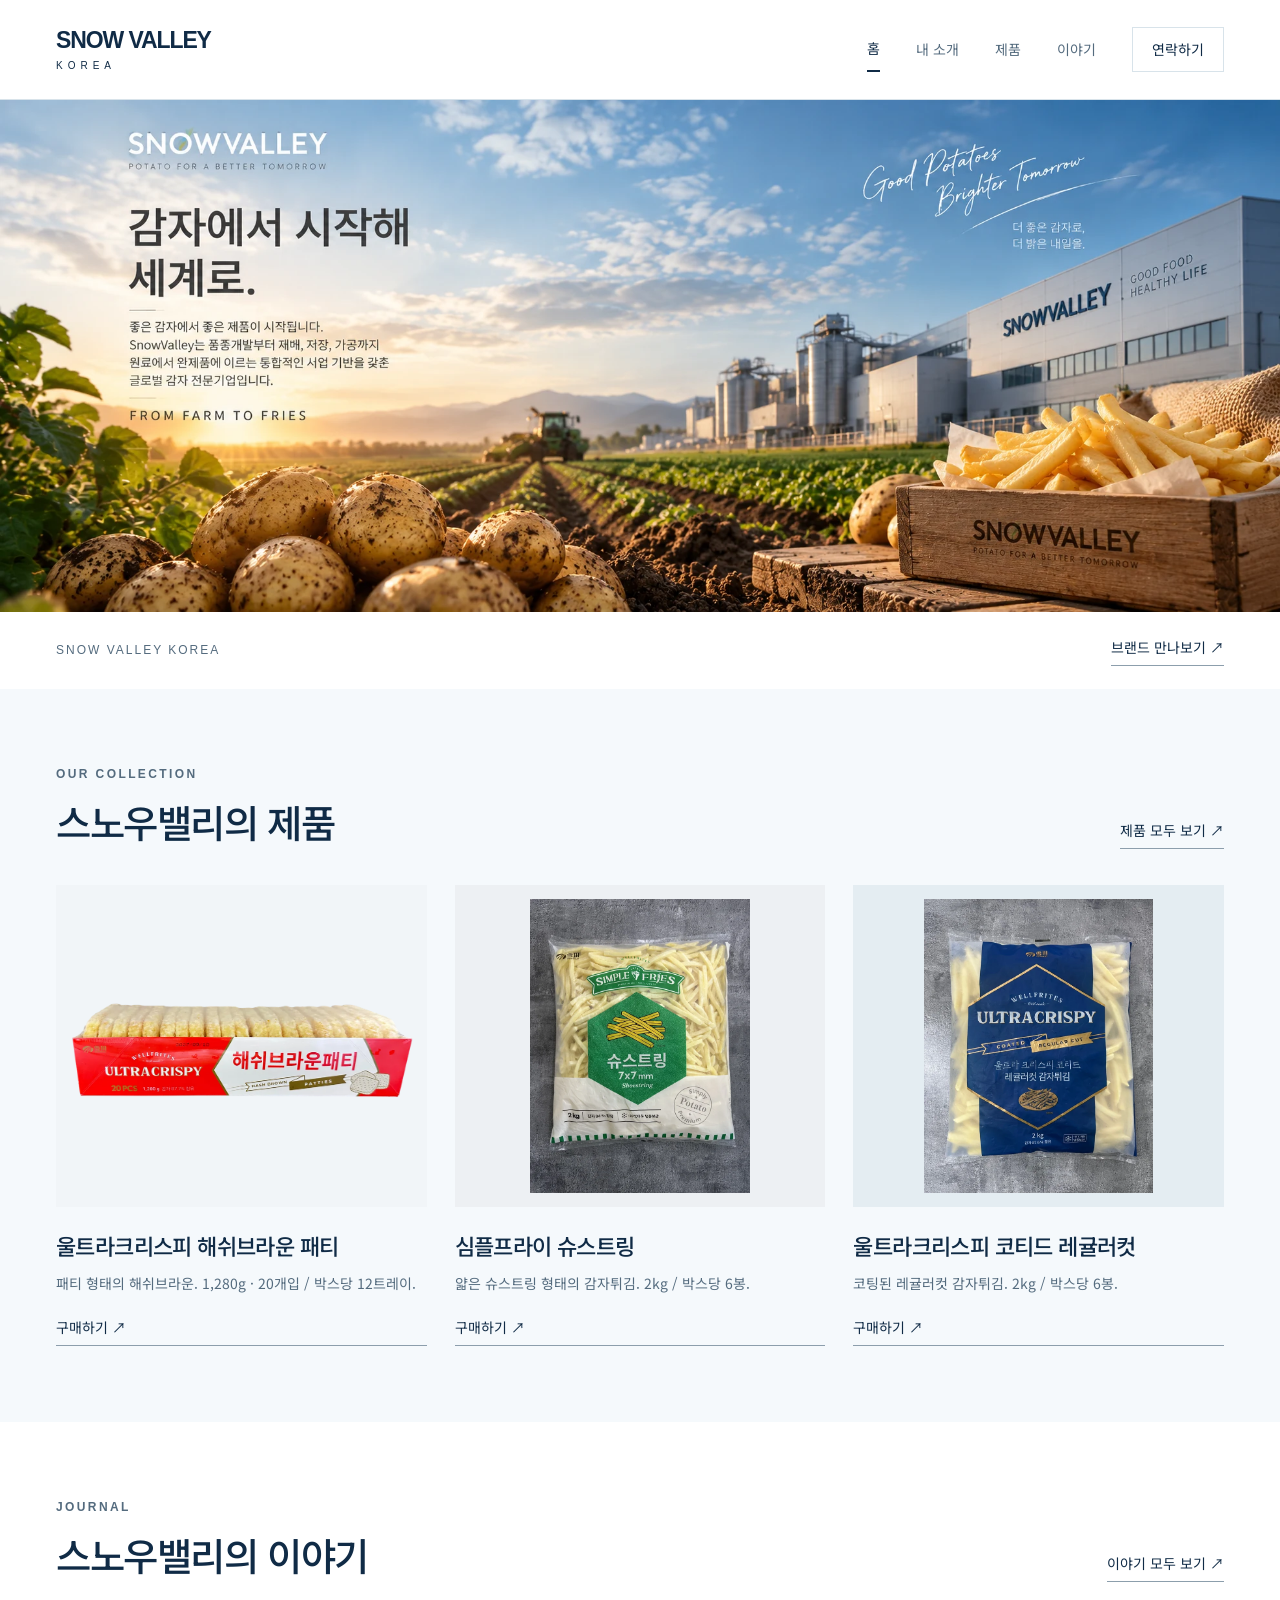
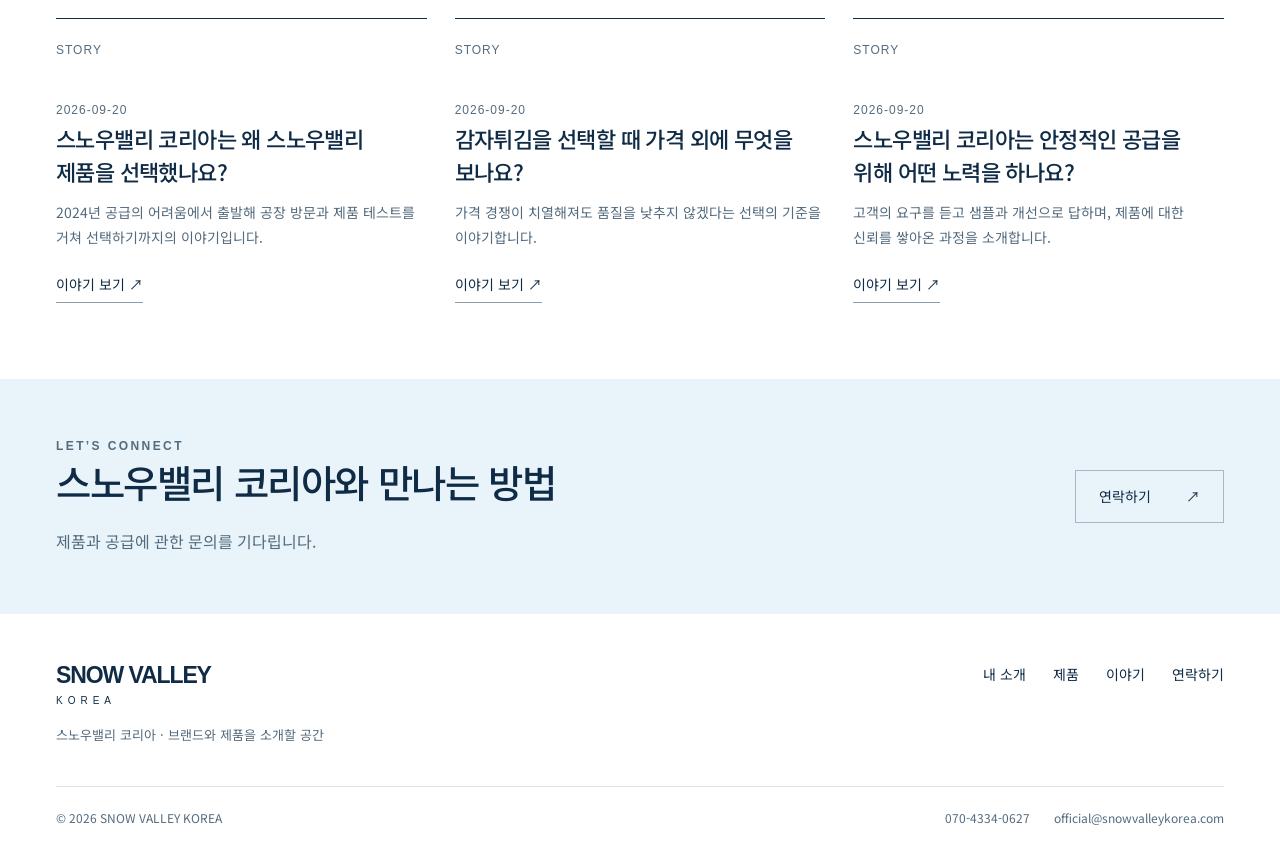
==== index.html @ 8a5757ab "Add official phone and email contact buttons and shared footer links" ====
<!doctype html>
<html lang="ko">
<head>
  <meta charset="utf-8">
  <meta name="viewport" content="width=device-width, initial-scale=1">
  <title>홈 | 스노우밸리 코리아</title>
  <meta name="description" content="스노우밸리 코리아의 브랜드와 제품, 이야기를 만나는 공간입니다.">
  <meta name="theme-color" content="#102b46">
  <link rel="icon" href="assets/favicon.svg" type="image/svg+xml">
  <link rel="stylesheet" href="assets/styles.css">
  <script src="assets/site.js" defer></script>
</head>
<body data-page="home">
  <a href="#main" class="skip">본문 바로가기</a>
  <header class="header" data-header></header>
  <noscript><div class="noscript wrap">제품, 이야기, 메뉴를 보려면 JavaScript를 켜주세요. <a href="index.html">홈</a> · <a href="about.html">내 소개</a> · <a href="products.html">제품</a> · <a href="story/">이야기</a> · <a href="contact.html">연락하기</a></div></noscript>
  <main id="main"><section class="intro-hero" aria-labelledby="intro-title"><img class="intro-photo" src="assets/intro.webp" width="1983" height="793" fetchpriority="high" alt="스노우밸리 브랜드 인트로. 감자밭과 감자, 감자튀김, SNOWVALLEY 건물이 담긴 이미지. 감자에서 시작해 세계로. 좋은 감자에서 좋은 제품이 시작됩니다."><div class="intro-mobile-copy wrap"><p class="eyebrow">SNOW VALLEY KOREA</p><h1 id="intro-title">감자에서 시작해<br>세계로.</h1><p>좋은 감자에서 좋은 제품이 시작됩니다.</p></div><div class="intro-bar wrap"><span>SNOW VALLEY KOREA</span><a class="text-link" href="about.html">브랜드 만나보기 ↗</a></div></section><section class="section soft"><div class="wrap"><div class="section-head"><div><p class="eyebrow">OUR COLLECTION</p><h2>스노우밸리의 제품</h2></div><a class="text-link" href="products.html">제품 모두 보기 ↗</a></div><div class="grid" data-products aria-live="polite"><p>제품 정보를 불러오는 중입니다.</p></div></div></section><section class="section wrap"><div class="section-head"><div><p class="eyebrow">JOURNAL</p><h2>스노우밸리의 이야기</h2></div><a class="text-link" href="story/">이야기 모두 보기 ↗</a></div><div class="grid" data-stories aria-live="polite"><p>이야기를 불러오는 중입니다.</p></div></section><section class="cta"><div class="wrap cta-inner"><div><p class="eyebrow">LET’S CONNECT</p><h2>스노우밸리 코리아와 만나는 방법</h2><p>제품과 공급에 관한 문의를 기다립니다.</p></div><a class="button light" href="contact.html">연락하기 <span aria-hidden="true">↗</span></a></div></section></main>
  <footer class="footer" data-footer></footer>
</body>
</html>
---- assets/styles.css ----
@import url('https://fonts.googleapis.com/css2?family=Noto+Sans+KR:wght@400;500;600;700;800&display=swap');
:root{--ink:#102b46;--muted:#546b7e;--ice:#e9f4fa;--line:#d8e3ea;--blue:#174b76;--white:#fff;--max:1280px}*{box-sizing:border-box}html{scroll-behavior:smooth}body{margin:0;color:var(--ink);background:var(--white);font-family:'Noto Sans KR',sans-serif;font-size:16px;line-height:1.8;word-break:keep-all}a{color:inherit;text-decoration:none}button{font:inherit}a,button{-webkit-tap-highlight-color:transparent}a:focus-visible,button:focus-visible{outline:3px solid #377fa5;outline-offset:5px}::selection{background:#b5d7eb}img{max-width:100%;display:block}.wrap{width:min(var(--max),calc(100% - 112px));margin:auto}.skip{position:fixed;top:-80px;left:16px;background:var(--ink);color:#fff;padding:10px 18px;z-index:100}.skip:focus{top:10px}.header{height:100px;border-bottom:1px solid var(--line);background:#fff;position:relative;z-index:10}.header-inner{height:100%;display:flex;align-items:center;justify-content:space-between;gap:30px}.brand{display:inline-flex;flex-direction:column;line-height:1.15;white-space:nowrap}.brand strong{font-family:Arial,sans-serif;font-size:23px;font-weight:800;letter-spacing:-1.1px}.brand span{font-family:Arial,sans-serif;letter-spacing:5px;font-size:10px;margin-top:7px}.nav{display:flex;gap:36px;align-items:center}.nav a{font-size:14px;color:var(--muted);padding:9px 0}.nav a[aria-current=page]{color:var(--ink);border-bottom:2px solid var(--ink)}.nav a:last-child{border:1px solid var(--line);padding:9px 19px;color:var(--ink)}.menu-toggle{display:none;border:1px solid var(--line);background:#fff;padding:7px 14px;color:var(--ink)}.eyebrow{font:600 12px/1.5 Arial,sans-serif;letter-spacing:2.4px;text-transform:uppercase;margin:0 0 24px;color:var(--muted)}h1,h2,h3,p{margin-top:0}h1{font-size:clamp(38px,4.5vw,66px);line-height:1.3;letter-spacing:-2.5px;font-weight:500;margin-bottom:28px}h2{font-size:clamp(28px,3vw,40px);letter-spacing:-1.4px;font-weight:500;line-height:1.4;margin-bottom:18px}h3{font-weight:500;letter-spacing:-.6px;font-size:22px;line-height:1.5}p{color:var(--muted)}.hero{padding:70px 0 56px}.hero-grid{display:grid;grid-template-columns:1fr 1fr;gap:64px;align-items:center}.hero-copy{padding:26px 0}.hero-copy .intro{max-width:430px;margin-bottom:32px}.button{display:inline-flex;align-items:center;justify-content:space-between;gap:35px;padding:13px 23px;border:1px solid var(--ink);background:var(--ink);color:#fff;font-size:14px;transition:background .2s,transform .2s}.button:hover{background:var(--blue);transform:translateY(-2px)}.button.light{background:transparent;color:var(--ink);border-color:#a5b7c6}.button.light:hover{background:#fff}.hero-media{background:var(--ice);min-height:460px;position:relative;display:flex;flex-direction:column;justify-content:center;align-items:center;overflow:hidden;border-radius:2px}.hero-media:before,.hero-media:after{content:'';position:absolute;width:540px;height:540px;border:1px solid #c4dce9;border-radius:50%;right:-140px;top:-230px}.hero-media:after{width:700px;height:700px;right:-220px;top:-310px}.hero-monogram{font-family:Arial,sans-serif;font-size:112px;letter-spacing:-9px;line-height:1;color:#86afc6;font-weight:400;z-index:1}.hero-media .media-word{font-family:Arial,sans-serif;letter-spacing:4px;font-size:11px;color:#4e7890;margin-top:21px;z-index:1}.media-caption{position:absolute;bottom:22px;left:25px;right:25px;display:flex;justify-content:space-between;color:#536f82;font-size:12px;gap:12px}.hero-bottom{display:flex;justify-content:space-between;margin-top:38px;border-top:1px solid var(--line);padding-top:18px;font-size:12px;color:var(--muted)}.section{padding:76px 0}.section.soft{background:#f5f9fc}.section-head{display:flex;justify-content:space-between;align-items:flex-end;gap:25px;margin-bottom:36px}.section-head h2{margin-bottom:0}.section-head .eyebrow{margin-bottom:12px}.text-link{font-size:14px;border-bottom:1px solid #8c9eac;padding-bottom:5px;white-space:nowrap}.grid{display:grid;grid-template-columns:repeat(3,minmax(0,1fr));gap:28px}.product-visual{aspect-ratio:1.15;display:flex;align-items:center;justify-content:center;background:#eaf2f7;position:relative;margin-bottom:22px;overflow:hidden}.product-card:nth-child(2) .product-visual{background:#edf0f3}.product-card:nth-child(3) .product-visual{background:#e4edf2}.product-visual .placeholder-number{font:400 66px Arial,sans-serif;letter-spacing:-3px;color:#afc2d1}.product-visual .placeholder-label{position:absolute;bottom:18px;font-size:12px;color:#5c7384;letter-spacing:1px}.product-visual img{width:100%;height:100%;object-fit:cover}.tag{font-size:12px;display:inline-block;border:1px solid #b9cbd8;color:#4d6578;padding:2px 9px;line-height:1.6;margin-bottom:12px}.product-card h3{margin-bottom:9px}.product-card p{font-size:14px;line-height:1.85;margin-bottom:18px}.inactive{font-size:14px;color:#667c8e;display:inline-block;border-top:1px solid var(--line);padding-top:12px;width:100%}.story-card{border-top:1px solid var(--ink);padding-top:24px}.story-card .category{font:12px Arial,sans-serif;letter-spacing:1px;color:var(--muted);margin-bottom:36px}.story-card h3{margin-bottom:12px}.story-card p{font-size:14px}.story-card a{display:inline-block;margin-top:8px}.cta{background:var(--ice);padding:58px 0}.cta-inner{display:flex;justify-content:space-between;align-items:center;gap:30px}.cta p{margin:0}.footer{padding:48px 0 24px}.footer-top{display:flex;justify-content:space-between;gap:32px;padding-bottom:40px}.footer-description{font-size:13px;margin:16px 0 0}.footer-links{display:flex;gap:27px;font-size:14px}.footer-bottom{border-top:1px solid var(--line);padding-top:20px;display:flex;justify-content:space-between;gap:16px;font-size:12px;color:var(--muted)}.page-intro{padding:72px 0 50px}.page-intro h1{font-size:clamp(36px,4vw,56px);margin-bottom:20px}.page-intro p:last-child{max-width:650px;margin-bottom:0}.page-rule{border-bottom:1px solid var(--line)}.about-feature{display:grid;grid-template-columns:.8fr 1.2fr;gap:80px;align-items:center}.about-feature .hero-media{min-height:370px}.prose{max-width:710px}.prose p{line-height:2}.statement{font-size:clamp(25px,3vw,38px);line-height:1.7;color:var(--ink);letter-spacing:-1px}.value{border-top:1px solid var(--line);padding-top:22px}.value .number{font:12px Arial,sans-serif;color:var(--muted);display:block;margin-bottom:24px}.value p{font-size:14px}.notice{border-left:2px solid #8bafc4;padding:4px 0 4px 20px;color:var(--muted);font-size:14px;margin-top:42px}.contact-list{border-top:1px solid var(--ink)}.contact-row{display:grid;grid-template-columns:80px 1fr 1fr;gap:24px;align-items:center;padding:32px 0;border-bottom:1px solid var(--line)}.contact-row h2{font-size:25px;margin:0}.contact-row p{margin:0;font-size:14px}.contact-row .tag{margin:0;justify-self:end}.contact-name{display:flex;flex-direction:column;gap:4px}.contact-name small{font-size:12px;color:var(--muted);letter-spacing:1px}.contact-row>a{justify-self:end}.article{max-width:710px;margin:auto;padding:65px 0 90px}.article h1{font-size:40px}.article p{line-height:2}.article .back{margin-top:40px;display:inline-block}.error-note{padding:28px;border:1px solid var(--line);color:var(--muted)}[hidden]{display:none!important}.noscript{padding:16px;background:var(--ice)}
@media(min-width:1500px){.hero{padding-top:85px}.hero-media{min-height:520px}}
@media(max-width:900px){.wrap{width:calc(100% - 56px)}.nav{gap:20px}.hero-grid{gap:32px}.hero-media{min-height:390px}.hero-monogram{font-size:90px}.grid{gap:20px}.about-feature{gap:36px}.footer-links{gap:16px}.hero-copy h1{font-size:42px}}
@media(max-width:680px){.wrap{width:calc(100% - 40px)}.header{height:80px}.brand strong{font-size:20px}.menu-toggle{display:block;font-size:14px}.nav{display:none;position:absolute;top:79px;left:0;right:0;background:#fff;flex-direction:column;align-items:stretch;padding:20px;box-shadow:0 10px 15px #102b4610;gap:5px;border-bottom:1px solid var(--line)}.nav.is-open{display:flex}.nav a{padding:12px 10px}.nav a[aria-current=page]{border-bottom:0;background:var(--ice)}.nav a:last-child{padding:12px 10px}.hero{padding:30px 0}.hero-grid{grid-template-columns:1fr;gap:28px}.hero-copy{padding:16px 0 0}.hero-copy h1{font-size:42px;letter-spacing:-2px}.hero-copy .intro{margin-bottom:24px}.eyebrow{margin-bottom:20px}.hero-media{min-height:330px}.hero-bottom{margin-top:25px;font-size:11px;gap:15px}.section{padding:52px 0}.section-head{gap:15px;margin-bottom:28px}.section-head h2{font-size:28px}.text-link{font-size:13px}.grid{grid-template-columns:1fr;gap:38px}.product-visual{aspect-ratio:1.3}.product-card h3{font-size:21px}.story-card .category{margin-bottom:23px}.cta{padding:42px 0}.cta-inner{align-items:flex-start;flex-direction:column;gap:24px}.cta h2{font-size:27px}.footer-top{flex-direction:column;gap:26px}.footer-links{flex-wrap:wrap;gap:12px 22px}.footer-bottom{flex-direction:column;gap:6px}.page-intro{padding:48px 0 34px}.page-intro h1{font-size:38px;letter-spacing:-1.5px}.about-feature{grid-template-columns:1fr;gap:32px}.about-feature .hero-media{min-height:300px}.contact-row{grid-template-columns:35px 1fr auto;gap:12px;padding:27px 0}.contact-row h2{font-size:21px}.contact-row p{font-size:12px}.contact-row .tag{font-size:11px}.article{padding:42px 0 60px}.article h1{font-size:32px}.statement{font-size:27px}}
@media(prefers-reduced-motion:reduce){html{scroll-behavior:auto}*{transition:none!important}}

/* Supplied brand intro: preserve the complete artwork at every width. */
.intro-hero{background:#fff}.intro-photo{width:100%;height:auto;display:block}.intro-mobile-copy{position:absolute;width:1px;height:1px;padding:0;margin:-1px;overflow:hidden;clip-path:inset(50%);white-space:nowrap}.intro-bar{display:flex;justify-content:space-between;align-items:center;gap:20px;padding-top:23px;padding-bottom:23px}.intro-bar>span{font:12px Arial,sans-serif;letter-spacing:2px;color:var(--muted)}
@media(max-width:680px){.intro-mobile-copy{position:static;width:calc(100% - 40px);height:auto;margin:0 auto;padding:32px 0 12px;overflow:visible;clip-path:none;white-space:normal}.intro-mobile-copy .eyebrow{font-size:11px;margin-bottom:15px}.intro-mobile-copy h1{font-size:36px;letter-spacing:-1.5px;margin-bottom:18px}.intro-mobile-copy p:last-child{font-size:15px;margin:0}.intro-bar{padding-top:20px;padding-bottom:26px}.intro-bar>span{font-size:10px;letter-spacing:1px}}

.product-visual img{object-fit:contain;padding:14px}.product-visual{background:#f1f5f8}.product-card .product-price{font-weight:600;color:var(--ink);margin-top:16px}.product-card{display:flex;flex-direction:column}.product-card .inactive{margin-top:auto}.product-visual{flex-shrink:0}

.footer-contacts{display:flex;flex-wrap:wrap;gap:12px 24px}.footer-contacts a{overflow-wrap:anywhere}.contact-button{font-size:16px;min-height:60px;white-space:normal;overflow-wrap:anywhere;text-align:center;max-width:100%}@media(max-width:680px){.contact-button{width:100%;font-size:14px;padding:20px 12px}.footer-contacts{flex-direction:column;gap:8px}}
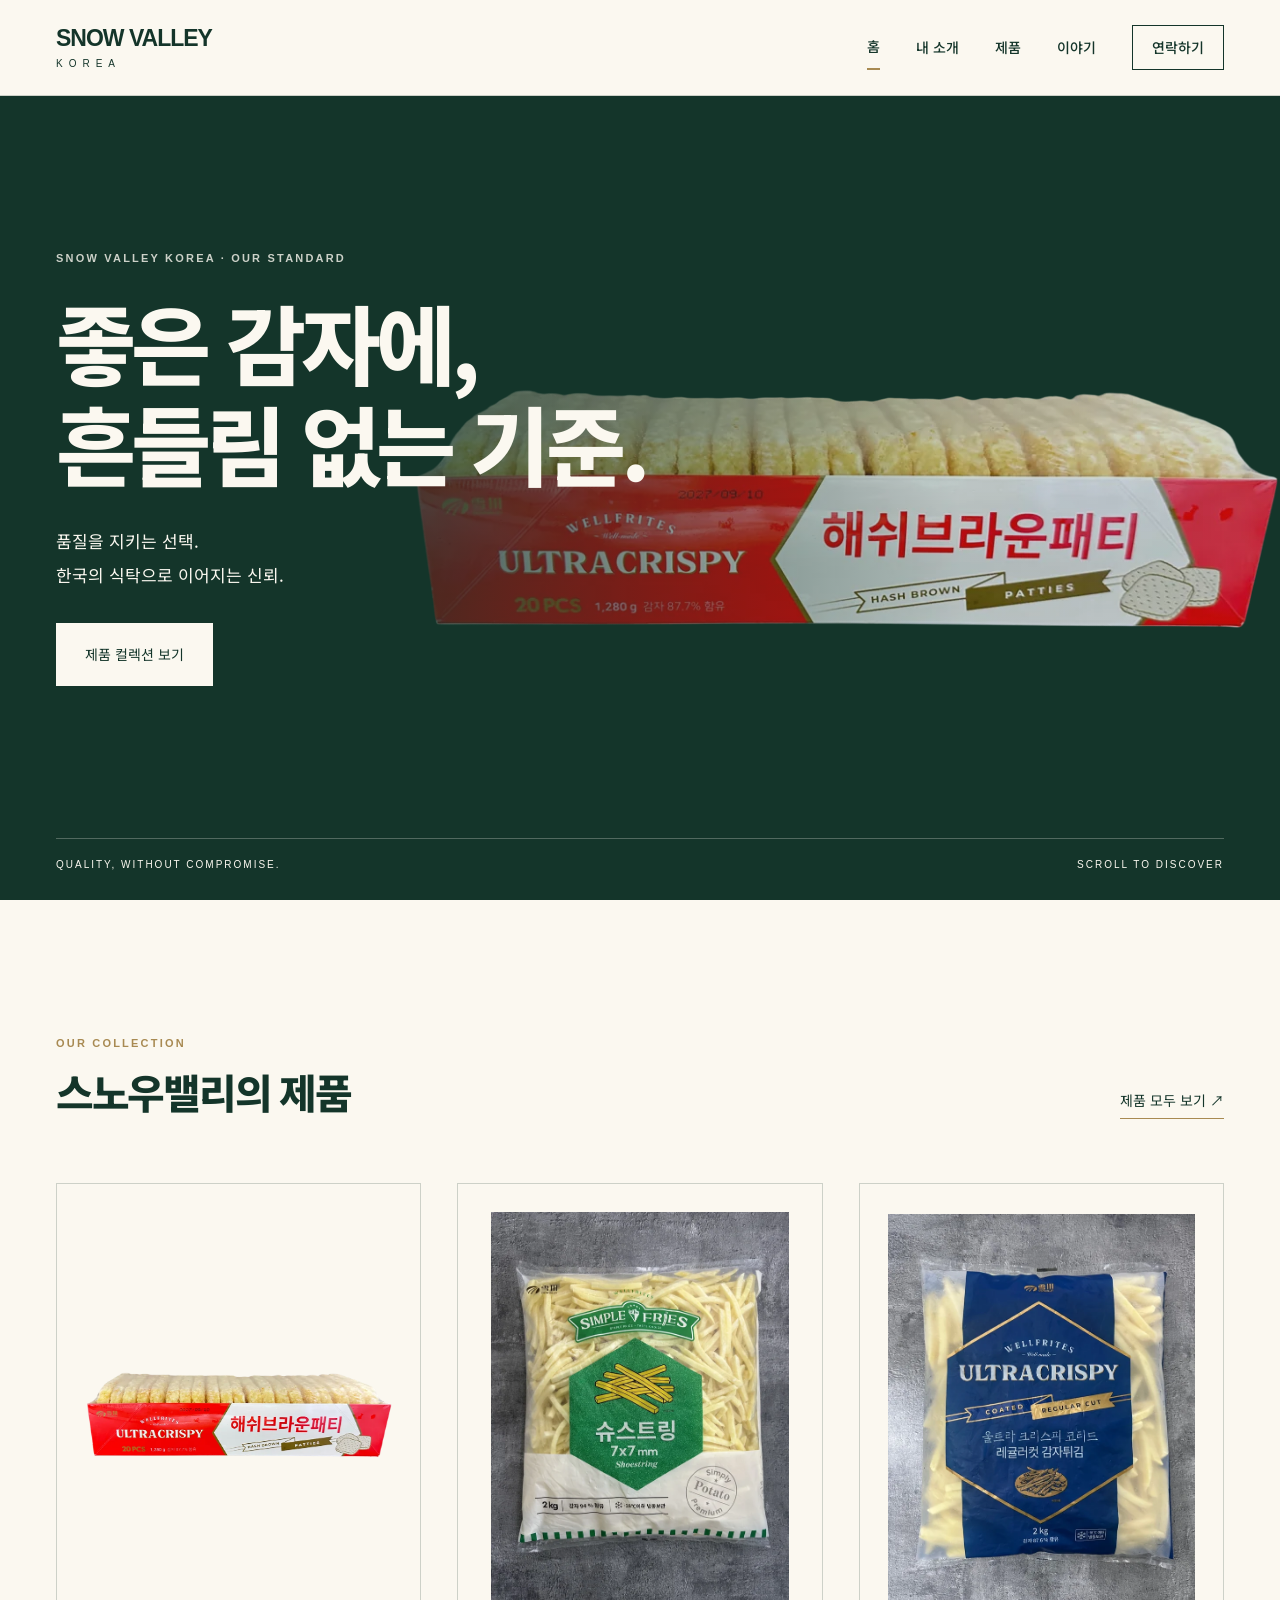
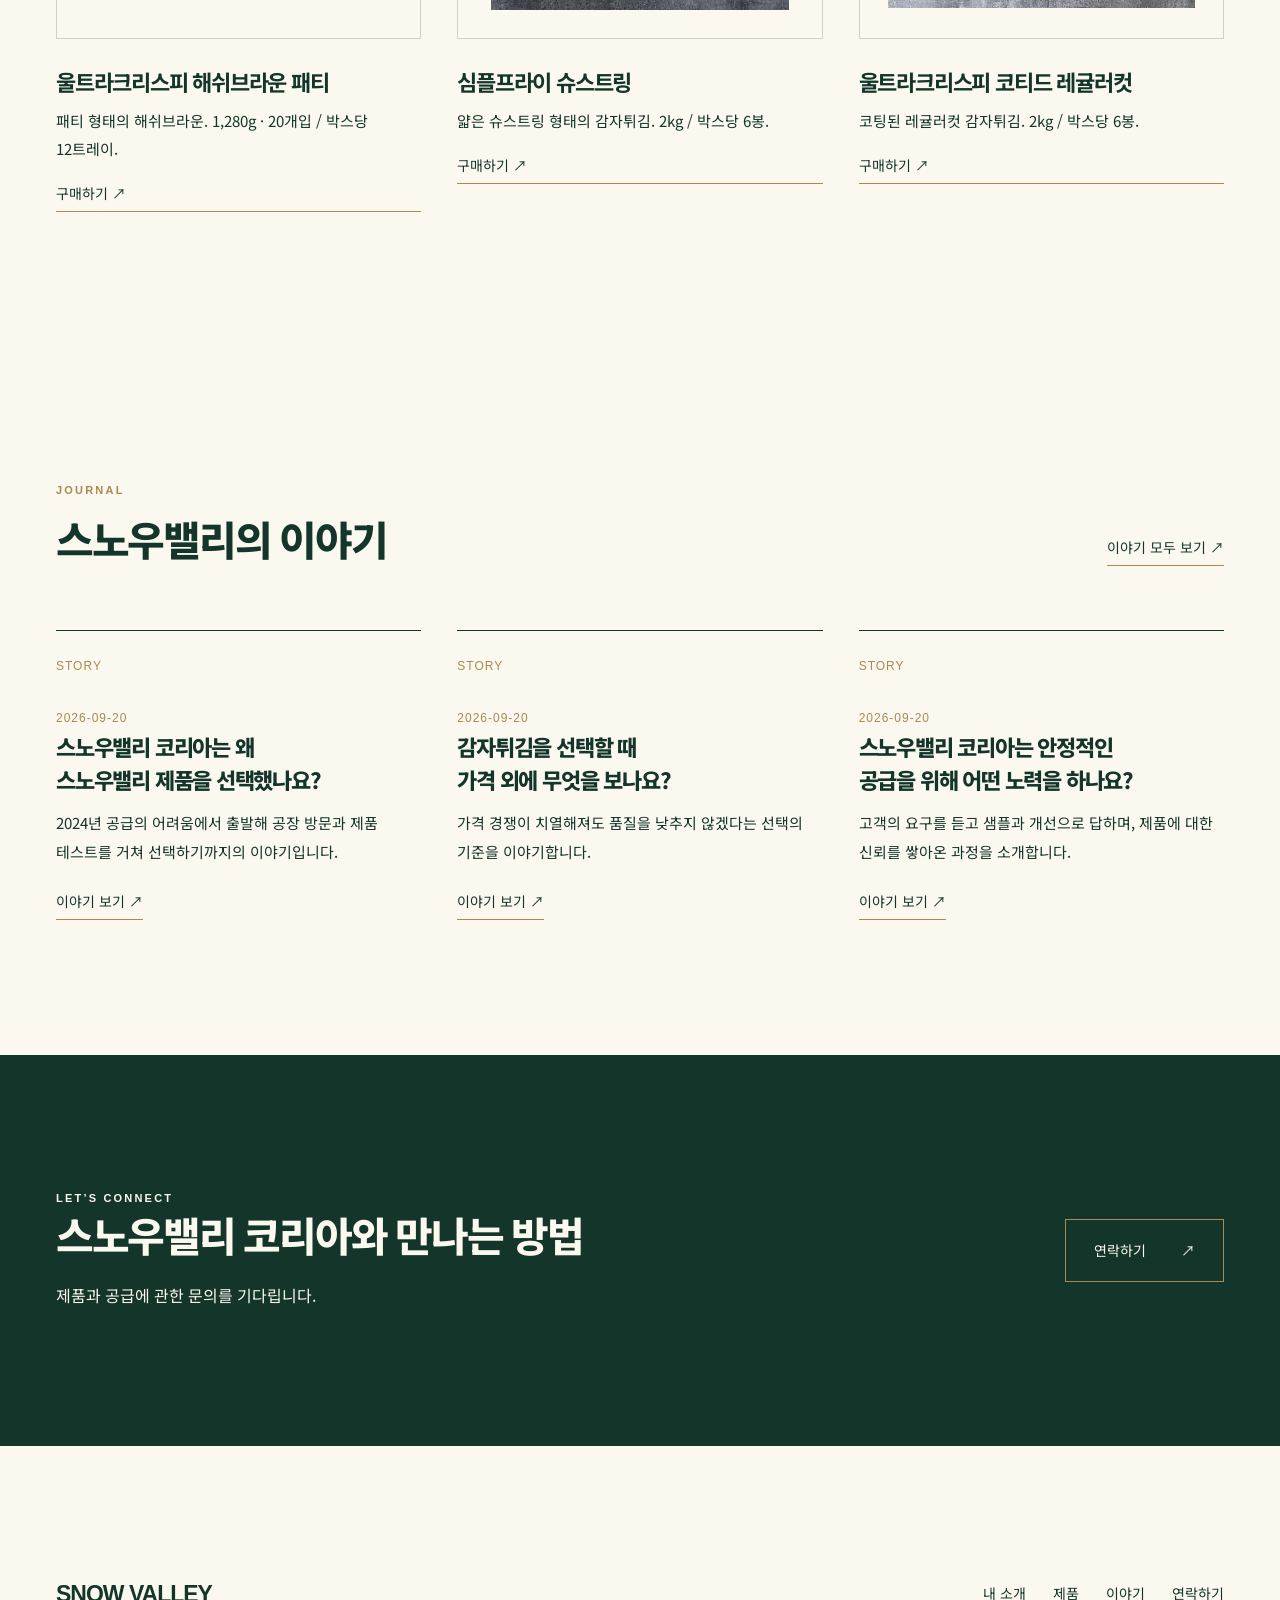
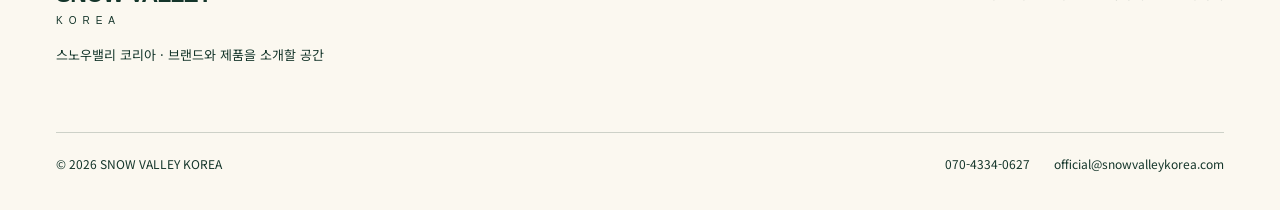
==== commit ee3269b6: "Redesign public site with ivory, forest green, and quiet luxury typography" ====
--- a/index.html
+++ b/index.html
@@ -5,16 +5,17 @@
   <meta name="viewport" content="width=device-width, initial-scale=1">
   <title>홈 | 스노우밸리 코리아</title>
   <meta name="description" content="스노우밸리 코리아의 브랜드와 제품, 이야기를 만나는 공간입니다.">
-  <meta name="theme-color" content="#102b46">
+  <meta name="theme-color" content="#14352A">
   <link rel="icon" href="assets/favicon.svg" type="image/svg+xml">
   <link rel="stylesheet" href="assets/styles.css">
   <script src="assets/site.js" defer></script>
+<link rel="stylesheet" href="assets/luxury.css">
 </head>
 <body data-page="home">
   <a href="#main" class="skip">본문 바로가기</a>
   <header class="header" data-header></header>
   <noscript><div class="noscript wrap">제품, 이야기, 메뉴를 보려면 JavaScript를 켜주세요. <a href="index.html">홈</a> · <a href="about.html">내 소개</a> · <a href="products.html">제품</a> · <a href="story/">이야기</a> · <a href="contact.html">연락하기</a></div></noscript>
-  <main id="main"><section class="intro-hero" aria-labelledby="intro-title"><img class="intro-photo" src="assets/intro.webp" width="1983" height="793" fetchpriority="high" alt="스노우밸리 브랜드 인트로. 감자밭과 감자, 감자튀김, SNOWVALLEY 건물이 담긴 이미지. 감자에서 시작해 세계로. 좋은 감자에서 좋은 제품이 시작됩니다."><div class="intro-mobile-copy wrap"><p class="eyebrow">SNOW VALLEY KOREA</p><h1 id="intro-title">감자에서 시작해<br>세계로.</h1><p>좋은 감자에서 좋은 제품이 시작됩니다.</p></div><div class="intro-bar wrap"><span>SNOW VALLEY KOREA</span><a class="text-link" href="about.html">브랜드 만나보기 ↗</a></div></section><section class="section soft"><div class="wrap"><div class="section-head"><div><p class="eyebrow">OUR COLLECTION</p><h2>스노우밸리의 제품</h2></div><a class="text-link" href="products.html">제품 모두 보기 ↗</a></div><div class="grid" data-products aria-live="polite"><p>제품 정보를 불러오는 중입니다.</p></div></div></section><section class="section wrap"><div class="section-head"><div><p class="eyebrow">JOURNAL</p><h2>스노우밸리의 이야기</h2></div><a class="text-link" href="story/">이야기 모두 보기 ↗</a></div><div class="grid" data-stories aria-live="polite"><p>이야기를 불러오는 중입니다.</p></div></section><section class="cta"><div class="wrap cta-inner"><div><p class="eyebrow">LET’S CONNECT</p><h2>스노우밸리 코리아와 만나는 방법</h2><p>제품과 공급에 관한 문의를 기다립니다.</p></div><a class="button light" href="contact.html">연락하기 <span aria-hidden="true">↗</span></a></div></section></main>
+  <main id="main"><section class="luxury-hero" aria-labelledby="intro-title"><img class="luxury-hero-photo" src="assets/products/hashbrown-patties.webp" alt="스노우밸리 울트라크리스피 해쉬브라운 패티" fetchpriority="high"><div class="luxury-scrim"></div><div class="wrap luxury-hero-copy"><p class="eyebrow">SNOW VALLEY KOREA · OUR STANDARD</p><h1 id="intro-title">좋은 감자에,<br>흔들림 없는 기준.</h1><p>품질을 지키는 선택.<br>한국의 식탁으로 이어지는 신뢰.</p><a class="button" href="products.html">제품 컬렉션 보기</a></div><div class="luxury-hero-bottom wrap"><span>QUALITY, WITHOUT COMPROMISE.</span><span>SCROLL TO DISCOVER</span></div></section><section class="section soft"><div class="wrap"><div class="section-head"><div><p class="eyebrow">OUR COLLECTION</p><h2>스노우밸리의 제품</h2></div><a class="text-link" href="products.html">제품 모두 보기 ↗</a></div><div class="grid" data-products aria-live="polite"><p>제품 정보를 불러오는 중입니다.</p></div></div></section><section class="section wrap"><div class="section-head"><div><p class="eyebrow">JOURNAL</p><h2>스노우밸리의 이야기</h2></div><a class="text-link" href="story/">이야기 모두 보기 ↗</a></div><div class="grid" data-stories aria-live="polite"><p>이야기를 불러오는 중입니다.</p></div></section><section class="cta"><div class="wrap cta-inner"><div><p class="eyebrow">LET’S CONNECT</p><h2>스노우밸리 코리아와 만나는 방법</h2><p>제품과 공급에 관한 문의를 기다립니다.</p></div><a class="button light" href="contact.html">연락하기 <span aria-hidden="true">↗</span></a></div></section></main>
   <footer class="footer" data-footer></footer>
 </body>
 </html>
--- a/assets/luxury.css
+++ b/assets/luxury.css
@@ -0,0 +1,9 @@
+/* Snow Valley — ivory / forest / muted gold. Photograph colours remain authentic. */
+:root{--ink:#14352A;--muted:#14352A;--ice:#FBF8F0;--line:#14352A33;--blue:#A88A52;--white:#FBF8F0;--gold:#A88A52;--max:1320px}
+html{scroll-behavior:auto}body{background:var(--white);color:var(--ink);font-weight:400}p{max-width:40em;max-width:40ic;color:var(--ink);line-height:1.95}h1,h2,h3{font-weight:800;letter-spacing:-.055em;text-wrap:balance}h1{line-height:1.16}h2{font-size:clamp(26px,3.2vw,42px);line-height:1.35}h3{font-size:22px;line-height:1.5}a:focus-visible,button:focus-visible{outline-color:var(--gold)}::selection{background:var(--gold);color:var(--white)}.header{height:96px;background:var(--white);border-bottom:1px solid var(--line)}.brand strong{font-weight:800;letter-spacing:-1px}.brand span{letter-spacing:6px}.nav a{color:var(--ink);font-weight:500}.nav a:last-child{border-color:var(--ink)}.nav a[aria-current=page]{border-color:var(--gold)}.menu-toggle{background:var(--white);border-color:var(--ink)}.eyebrow{color:var(--gold);font-size:11px;letter-spacing:.2em}.button,.button.light{border:1px solid var(--ink);background:var(--ink);color:var(--white);border-radius:0;padding:18px 28px;min-height:58px;transition:none}.button:hover,.button.light:hover{transform:none;background:var(--ink);color:var(--white)}.text-link{border-color:var(--gold);white-space:normal}.section,.story-section,.story-quote,.promise-section,.cta{padding-top:15svh;padding-bottom:15svh}.section.soft{background:var(--white)}.section-head{margin-bottom:64px}.grid{gap:64px 36px}.product-visual,.product-card:nth-child(n) .product-visual{background:transparent;border:1px solid var(--line);aspect-ratio:4/5;margin-bottom:26px}.product-visual img{object-fit:contain;padding:28px}.product-card h3{font-weight:700}.product-card p,.story-card p{font-size:15px}.product-visual .placeholder-number,.product-visual .placeholder-label{color:var(--ink)}.tag{border-color:var(--gold);color:var(--ink)}.inactive{color:var(--ink);opacity:.65}.product-card,.story-card,.blog-wrap .card{transition:transform .25s ease}.story-card{padding-top:28px}.story-card .category{color:var(--gold);margin-bottom:28px}.cta{background:var(--ink);color:var(--white)}.cta p,.cta h2{color:var(--white)}.cta .button{border-color:var(--gold);background:transparent;color:var(--white)}.footer{background:var(--white);padding-top:15svh;padding-bottom:36px}.footer-top{padding-bottom:64px}.footer-bottom{color:var(--ink)}.page-intro{padding-top:15svh;padding-bottom:15svh}.page-intro h1{font-size:clamp(42px,6vw,82px);font-weight:800}.page-intro p:last-child{max-width:36ic}.notice{border-color:var(--gold)}.founder-hero{padding-top:15svh;padding-bottom:15svh}.founder-hero h1{font-weight:800;line-height:1.25}.portrait-placeholder{background:transparent;border:1px solid var(--line)}.portrait-placeholder>span{color:var(--gold)}.story-prose{max-width:40ic}.story-label h2{font-weight:800}.story-quote{background:var(--ink);color:var(--white)}.story-quote p{color:var(--white);margin-left:auto;margin-right:auto}.story-quote blockquote{font-size:clamp(26px,3.5vw,46px);font-weight:700}.promise-copy p{margin-left:auto;margin-right:auto}.journey-list time{color:var(--gold)}.promise-line{max-width:32ic}.contact-row{grid-template-columns:50px .6fr 1.4fr;padding:44px 0}.contact-button{font-size:16px;overflow-wrap:anywhere;white-space:normal}.blog-wrap{padding-top:15svh;padding-bottom:15svh}.blog-hero{padding:0 0 64px}.blog-hero h1{font-size:clamp(42px,6vw,72px)}.blog-wrap .body{max-width:40ic}.blog-wrap .body p{max-width:40ic}.blog-wrap .notice{background:transparent;border:1px solid var(--line);padding:22px}.post-head h1{font-weight:800;line-height:1.3}.blog-wrap .card a:hover{background:transparent;transform:none}.blog-wrap .card{padding:16px 0}.blog-wrap .tag{border-radius:0}.blog-wrap .faq{margin-top:15svh}.hero-media{background:var(--white);border:1px solid var(--line)}.hero-media:before,.hero-media:after{display:none}.hero-monogram,.media-word,.media-caption{color:var(--gold)!important}.skip{background:var(--ink);color:var(--white)}
+.luxury-hero{min-height:calc(100svh - 96px);position:relative;isolation:isolate;background:var(--ink);color:var(--white);display:flex;align-items:center;overflow:hidden}.luxury-hero-photo{position:absolute;width:75%;height:100%;right:-8%;top:0;object-fit:contain;object-position:center;z-index:-3}.luxury-scrim{position:absolute;inset:0;background:linear-gradient(90deg,#14352Af5 0%,#14352Acc 30%,#14352A33 75%),linear-gradient(0deg,#14352A99,transparent 35%);z-index:-2}.luxury-hero-copy{padding-top:80px;padding-bottom:140px}.luxury-hero h1{font-size:clamp(52px,6.8vw,100px);max-width:12ic;font-weight:800;line-height:1.16;margin-bottom:32px}.luxury-hero-copy>p:not(.eyebrow){color:var(--white);font-size:17px;margin-bottom:32px}.luxury-hero .eyebrow{color:var(--white);opacity:.8}.luxury-hero .button{background:var(--white);color:var(--ink);border-color:var(--white)}.luxury-hero-bottom{position:absolute;bottom:30px;left:0;right:0;display:flex;justify-content:space-between;border-top:1px solid #FBF8F044;padding-top:20px;font:10px Arial,sans-serif;letter-spacing:2px}
+@media(hover:hover) and (prefers-reduced-motion:no-preference){.product-card:hover,.story-card:hover,.blog-wrap .card:hover{transform:translateY(-6px)}}
+@media(max-width:900px){.grid{gap:48px 24px}.luxury-hero-photo{width:95%;right:-20%}.contact-row{grid-template-columns:36px 1fr}.contact-row>a{grid-column:2;width:100%}.founder-hero{gap:40px}}
+@media(max-width:680px){.header{height:80px}.wrap{width:calc(100% - 40px)}.nav{top:79px;background:var(--white);box-shadow:none}.nav a[aria-current=page]{background:var(--ink);color:var(--white)}.luxury-hero{min-height:calc(100svh - 80px)}.luxury-hero-copy{padding:68px 0 250px}.luxury-hero h1{font-size:46px;letter-spacing:-2.5px;max-width:10ic}.luxury-hero-copy>p:not(.eyebrow){font-size:15px}.luxury-hero .eyebrow{font-size:9px}.luxury-hero-photo{width:130%;height:65%;right:-26%;top:35%;object-fit:contain}.luxury-scrim{background:linear-gradient(180deg,#14352A 0%,#14352Aee 30%,#14352A22 75%,#14352A88)}.luxury-hero-bottom{bottom:24px;font-size:8px;letter-spacing:1px}.luxury-hero-bottom span:last-child{display:none}.section-head{align-items:flex-start;flex-direction:column;gap:24px;margin-bottom:40px}.section-head h2{font-size:32px}.grid{gap:64px}.product-visual{aspect-ratio:4/5}.product-visual img{padding:22px}.section,.story-section,.story-quote,.promise-section,.cta,.page-intro,.founder-hero{padding-top:15svh;padding-bottom:15svh}.page-intro h1{font-size:44px}.founder-hero h1{font-size:38px}.story-prose p{font-size:16px}.story-quote blockquote{font-size:28px}.contact-row{grid-template-columns:24px 1fr;gap:16px}.contact-row>a{grid-column:1/-1;font-size:14px;padding:20px 12px}.footer-top{gap:36px}.footer-contacts{gap:14px}.blog-wrap{padding-top:15svh;padding-bottom:15svh}.blog-hero h1{font-size:42px}.post-head h1{font-size:32px}.blog-wrap .body{font-size:16px}.cta h2{font-size:30px}}
+@media(prefers-reduced-motion:reduce){*,*::before,*::after{animation:none!important;transition:none!important;scroll-behavior:auto!important}.product-card:hover,.story-card:hover,.blog-wrap .card:hover{transform:none!important}}
+.luxury-hero-photo{right:0;width:68%}@media(max-width:900px){.luxury-hero-photo{right:0;width:82%}}@media(max-width:680px){.luxury-hero-photo{right:0;width:100%;height:55%;top:45%}}
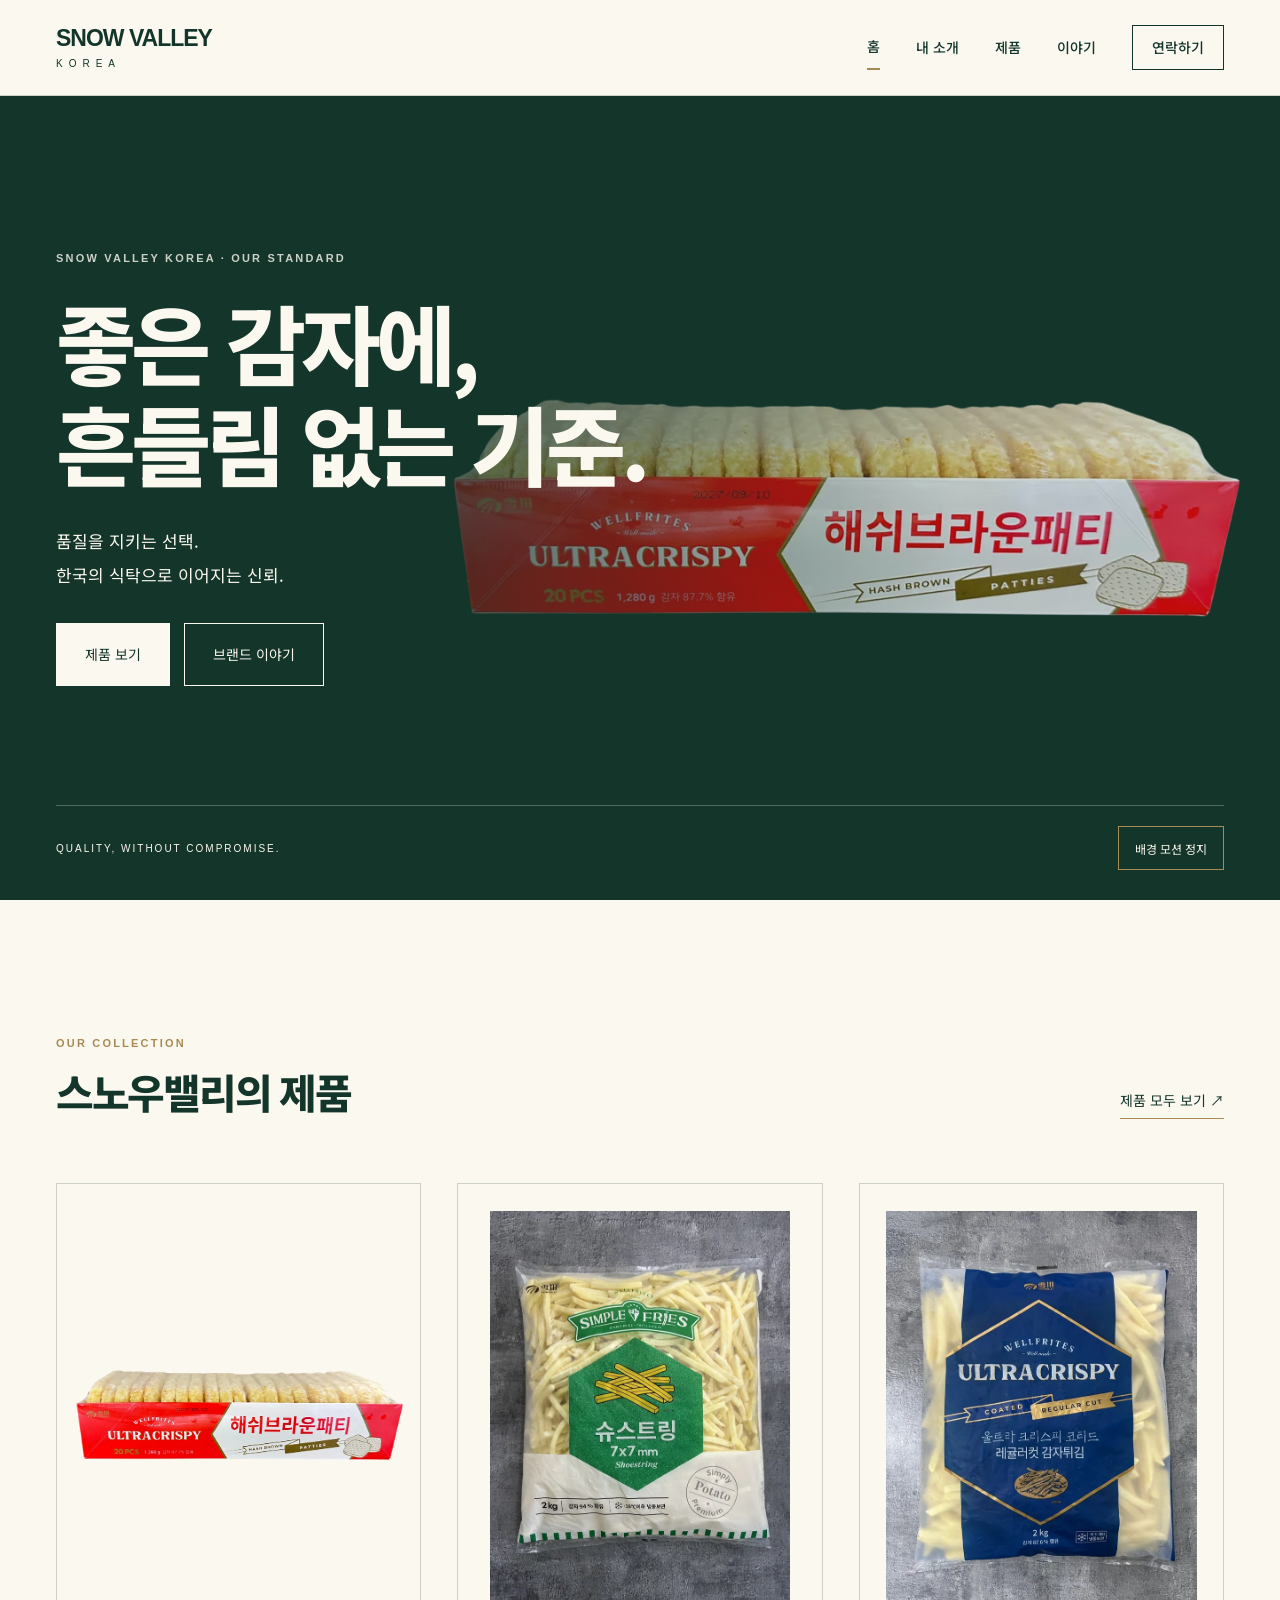
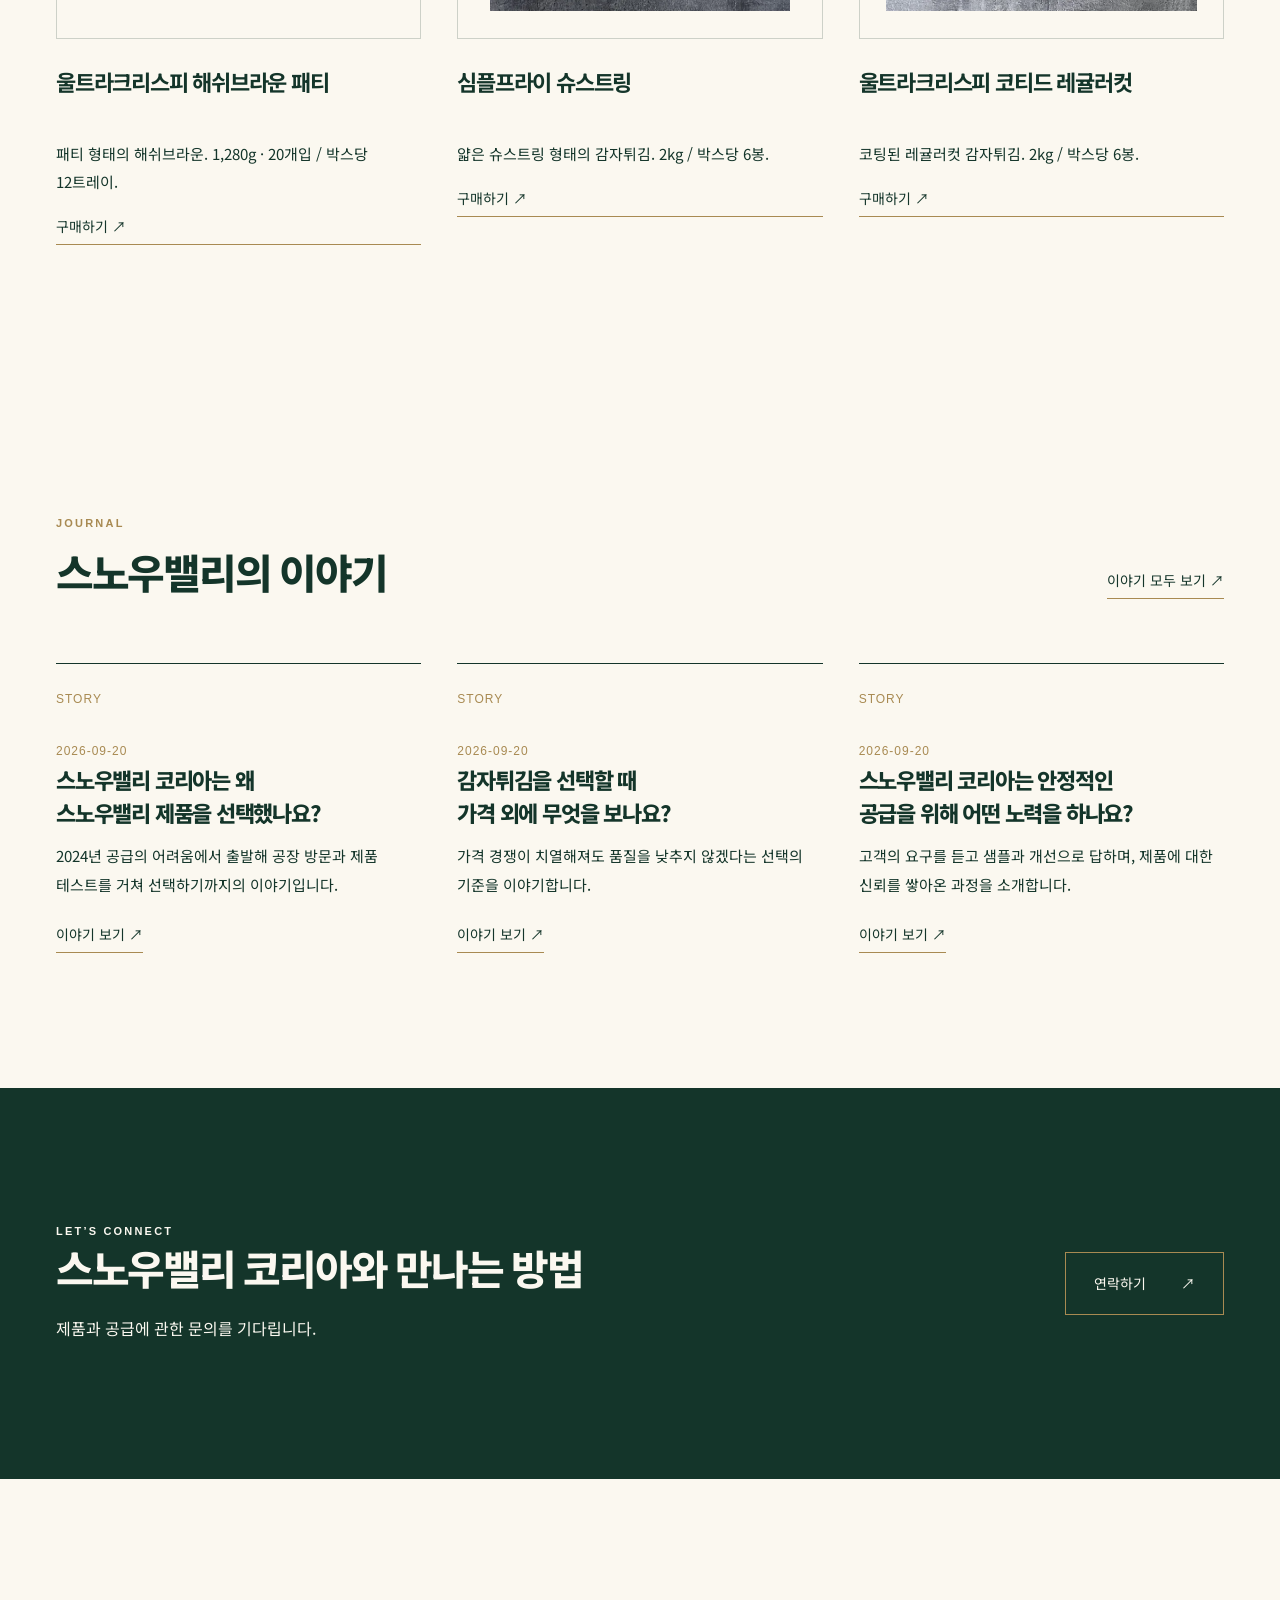
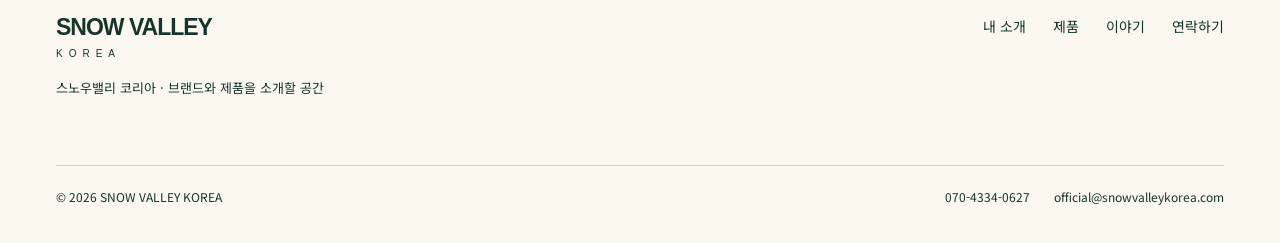
==== commit c819b39c: "Add restrained hero motion with pause control and reduced-motion support" ====
--- a/index.html
+++ b/index.html
@@ -15,7 +15,7 @@
   <a href="#main" class="skip">본문 바로가기</a>
   <header class="header" data-header></header>
   <noscript><div class="noscript wrap">제품, 이야기, 메뉴를 보려면 JavaScript를 켜주세요. <a href="index.html">홈</a> · <a href="about.html">내 소개</a> · <a href="products.html">제품</a> · <a href="story/">이야기</a> · <a href="contact.html">연락하기</a></div></noscript>
-  <main id="main"><section class="luxury-hero" aria-labelledby="intro-title"><img class="luxury-hero-photo" src="assets/products/hashbrown-patties.webp" alt="스노우밸리 울트라크리스피 해쉬브라운 패티" fetchpriority="high"><div class="luxury-scrim"></div><div class="wrap luxury-hero-copy"><p class="eyebrow">SNOW VALLEY KOREA · OUR STANDARD</p><h1 id="intro-title">좋은 감자에,<br>흔들림 없는 기준.</h1><p>품질을 지키는 선택.<br>한국의 식탁으로 이어지는 신뢰.</p><a class="button" href="products.html">제품 컬렉션 보기</a></div><div class="luxury-hero-bottom wrap"><span>QUALITY, WITHOUT COMPROMISE.</span><span>SCROLL TO DISCOVER</span></div></section><section class="section soft"><div class="wrap"><div class="section-head"><div><p class="eyebrow">OUR COLLECTION</p><h2>스노우밸리의 제품</h2></div><a class="text-link" href="products.html">제품 모두 보기 ↗</a></div><div class="grid" data-products aria-live="polite"><p>제품 정보를 불러오는 중입니다.</p></div></div></section><section class="section wrap"><div class="section-head"><div><p class="eyebrow">JOURNAL</p><h2>스노우밸리의 이야기</h2></div><a class="text-link" href="story/">이야기 모두 보기 ↗</a></div><div class="grid" data-stories aria-live="polite"><p>이야기를 불러오는 중입니다.</p></div></section><section class="cta"><div class="wrap cta-inner"><div><p class="eyebrow">LET’S CONNECT</p><h2>스노우밸리 코리아와 만나는 방법</h2><p>제품과 공급에 관한 문의를 기다립니다.</p></div><a class="button light" href="contact.html">연락하기 <span aria-hidden="true">↗</span></a></div></section></main>
+  <main id="main"><section class="luxury-hero" aria-labelledby="intro-title"><img id="hero-product" class="luxury-hero-photo" src="assets/products/hashbrown-patties.webp" alt="스노우밸리 울트라크리스피 해쉬브라운 패티" fetchpriority="high"><div class="luxury-scrim"></div><div class="wrap luxury-hero-copy"><p class="eyebrow">SNOW VALLEY KOREA · OUR STANDARD</p><h1 id="intro-title">좋은 감자에,<br>흔들림 없는 기준.</h1><p>품질을 지키는 선택.<br>한국의 식탁으로 이어지는 신뢰.</p><div class="hero-actions"><a class="button" href="products.html">제품 보기</a><a class="button hero-secondary" href="about.html">브랜드 이야기</a></div></div><div class="luxury-hero-bottom wrap"><span>QUALITY, WITHOUT COMPROMISE.</span><button class="motion-toggle" type="button" aria-controls="hero-product" hidden>배경 모션 정지</button></div></section><section class="section soft"><div class="wrap"><div class="section-head"><div><p class="eyebrow">OUR COLLECTION</p><h2>스노우밸리의 제품</h2></div><a class="text-link" href="products.html">제품 모두 보기 ↗</a></div><div class="grid" data-products aria-live="polite"><p>제품 정보를 불러오는 중입니다.</p></div></div></section><section class="section wrap"><div class="section-head"><div><p class="eyebrow">JOURNAL</p><h2>스노우밸리의 이야기</h2></div><a class="text-link" href="story/">이야기 모두 보기 ↗</a></div><div class="grid" data-stories aria-live="polite"><p>이야기를 불러오는 중입니다.</p></div></section><section class="cta"><div class="wrap cta-inner"><div><p class="eyebrow">LET’S CONNECT</p><h2>스노우밸리 코리아와 만나는 방법</h2><p>제품과 공급에 관한 문의를 기다립니다.</p></div><a class="button light" href="contact.html">연락하기 <span aria-hidden="true">↗</span></a></div></section></main>
   <footer class="footer" data-footer></footer>
 </body>
 </html>
--- a/assets/luxury.css
+++ b/assets/luxury.css
@@ -6,4 +6,21 @@
 @media(max-width:900px){.grid{gap:48px 24px}.luxury-hero-photo{width:95%;right:-20%}.contact-row{grid-template-columns:36px 1fr}.contact-row>a{grid-column:2;width:100%}.founder-hero{gap:40px}}
 @media(max-width:680px){.header{height:80px}.wrap{width:calc(100% - 40px)}.nav{top:79px;background:var(--white);box-shadow:none}.nav a[aria-current=page]{background:var(--ink);color:var(--white)}.luxury-hero{min-height:calc(100svh - 80px)}.luxury-hero-copy{padding:68px 0 250px}.luxury-hero h1{font-size:46px;letter-spacing:-2.5px;max-width:10ic}.luxury-hero-copy>p:not(.eyebrow){font-size:15px}.luxury-hero .eyebrow{font-size:9px}.luxury-hero-photo{width:130%;height:65%;right:-26%;top:35%;object-fit:contain}.luxury-scrim{background:linear-gradient(180deg,#14352A 0%,#14352Aee 30%,#14352A22 75%,#14352A88)}.luxury-hero-bottom{bottom:24px;font-size:8px;letter-spacing:1px}.luxury-hero-bottom span:last-child{display:none}.section-head{align-items:flex-start;flex-direction:column;gap:24px;margin-bottom:40px}.section-head h2{font-size:32px}.grid{gap:64px}.product-visual{aspect-ratio:4/5}.product-visual img{padding:22px}.section,.story-section,.story-quote,.promise-section,.cta,.page-intro,.founder-hero{padding-top:15svh;padding-bottom:15svh}.page-intro h1{font-size:44px}.founder-hero h1{font-size:38px}.story-prose p{font-size:16px}.story-quote blockquote{font-size:28px}.contact-row{grid-template-columns:24px 1fr;gap:16px}.contact-row>a{grid-column:1/-1;font-size:14px;padding:20px 12px}.footer-top{gap:36px}.footer-contacts{gap:14px}.blog-wrap{padding-top:15svh;padding-bottom:15svh}.blog-hero h1{font-size:42px}.post-head h1{font-size:32px}.blog-wrap .body{font-size:16px}.cta h2{font-size:30px}}
 @media(prefers-reduced-motion:reduce){*,*::before,*::after{animation:none!important;transition:none!important;scroll-behavior:auto!important}.product-card:hover,.story-card:hover,.blog-wrap .card:hover{transform:none!important}}
-.luxury-hero-photo{right:0;width:68%}@media(max-width:900px){.luxury-hero-photo{right:0;width:82%}}@media(max-width:680px){.luxury-hero-photo{right:0;width:100%;height:55%;top:45%}}
+.luxury-hero-photo{right:0;width:68%}@media(max-width:900px){.luxury-hero-photo{right:0;width:82%}}@media(max-width:680px){.luxury-hero-photo{right:0;width:100%;height:55%;top:45%}}
+/* Consistent catalogue photography: equal frames and shared safe area. */
+.product-card .product-visual{aspect-ratio:1/1;display:grid;place-items:center;overflow:hidden;padding:6%;background:var(--white)}
+.product-card .product-visual img{width:100%;height:100%;min-width:0;min-height:0;max-width:100%;max-height:100%;object-fit:contain;padding:0}
+.product-card .product-visual img[src*="aurora-straight"]{transform:scale(1.05)}
+.product-card .product-visual img[src*="hashbrown-patties"]{transform:scale(1.03)}
+.product-card h3{min-height:3em}
+@media(max-width:680px){.product-card .product-visual{aspect-ratio:1/1}.product-card h3{min-height:0}}
+.product-card .product-visual{position:relative;padding:0;width:100%;height:auto;min-height:0}.product-card .product-visual img{position:absolute;inset:6%;width:88%;height:88%;max-width:none;max-height:none}
+
+/* One slow zoom. Safe margins retain the full pack at maximum scale. */
+.hero-actions{display:flex;gap:14px;flex-wrap:wrap}.luxury-hero .hero-secondary{background:transparent;color:var(--white);border-color:var(--white)}
+.luxury-hero-photo{right:3%;width:62%;transform-origin:center}.luxury-hero-photo.motion-enabled{animation:product-breathe 22s ease-in-out infinite alternate}
+@keyframes product-breathe{from{transform:scale(1)}to{transform:scale(1.035)}}
+.motion-toggle{color:var(--white);background:transparent;border:1px solid var(--gold);font:12px 'Noto Sans KR',sans-serif;padding:10px 16px;min-height:44px;cursor:pointer}.luxury-hero-bottom{align-items:center;gap:16px}
+@media(max-width:680px){.luxury-hero{min-height:calc(100svh - 80px);display:block;padding-bottom:90px}.luxury-hero-copy{padding:48px 0 0}.luxury-hero h1{font-size:clamp(36px,11.8vw,46px)}.hero-actions{gap:10px}.hero-actions .button{padding:14px 17px;min-height:52px;font-size:13px}.luxury-hero-photo{position:relative;inset:auto;width:92%;height:auto;margin:22px auto 0;z-index:-1;transform-origin:center}.luxury-scrim{background:linear-gradient(180deg,#14352A 0%,#14352Acc 48%,#14352A22 80%)}.luxury-hero-bottom{bottom:22px;padding-top:14px}.motion-toggle{font-size:11px;padding:8px 10px}.luxury-hero-bottom>span{max-width:16ch;line-height:1.6}}
+@media(prefers-reduced-motion:reduce){.luxury-hero-photo{animation:none!important;transform:none!important}.motion-toggle{display:none!important}}
+@media(max-width:680px){.luxury-hero{display:flex;flex-direction:column;align-items:stretch}.luxury-hero-copy{order:1}.luxury-hero-photo{order:2;flex-shrink:0}}
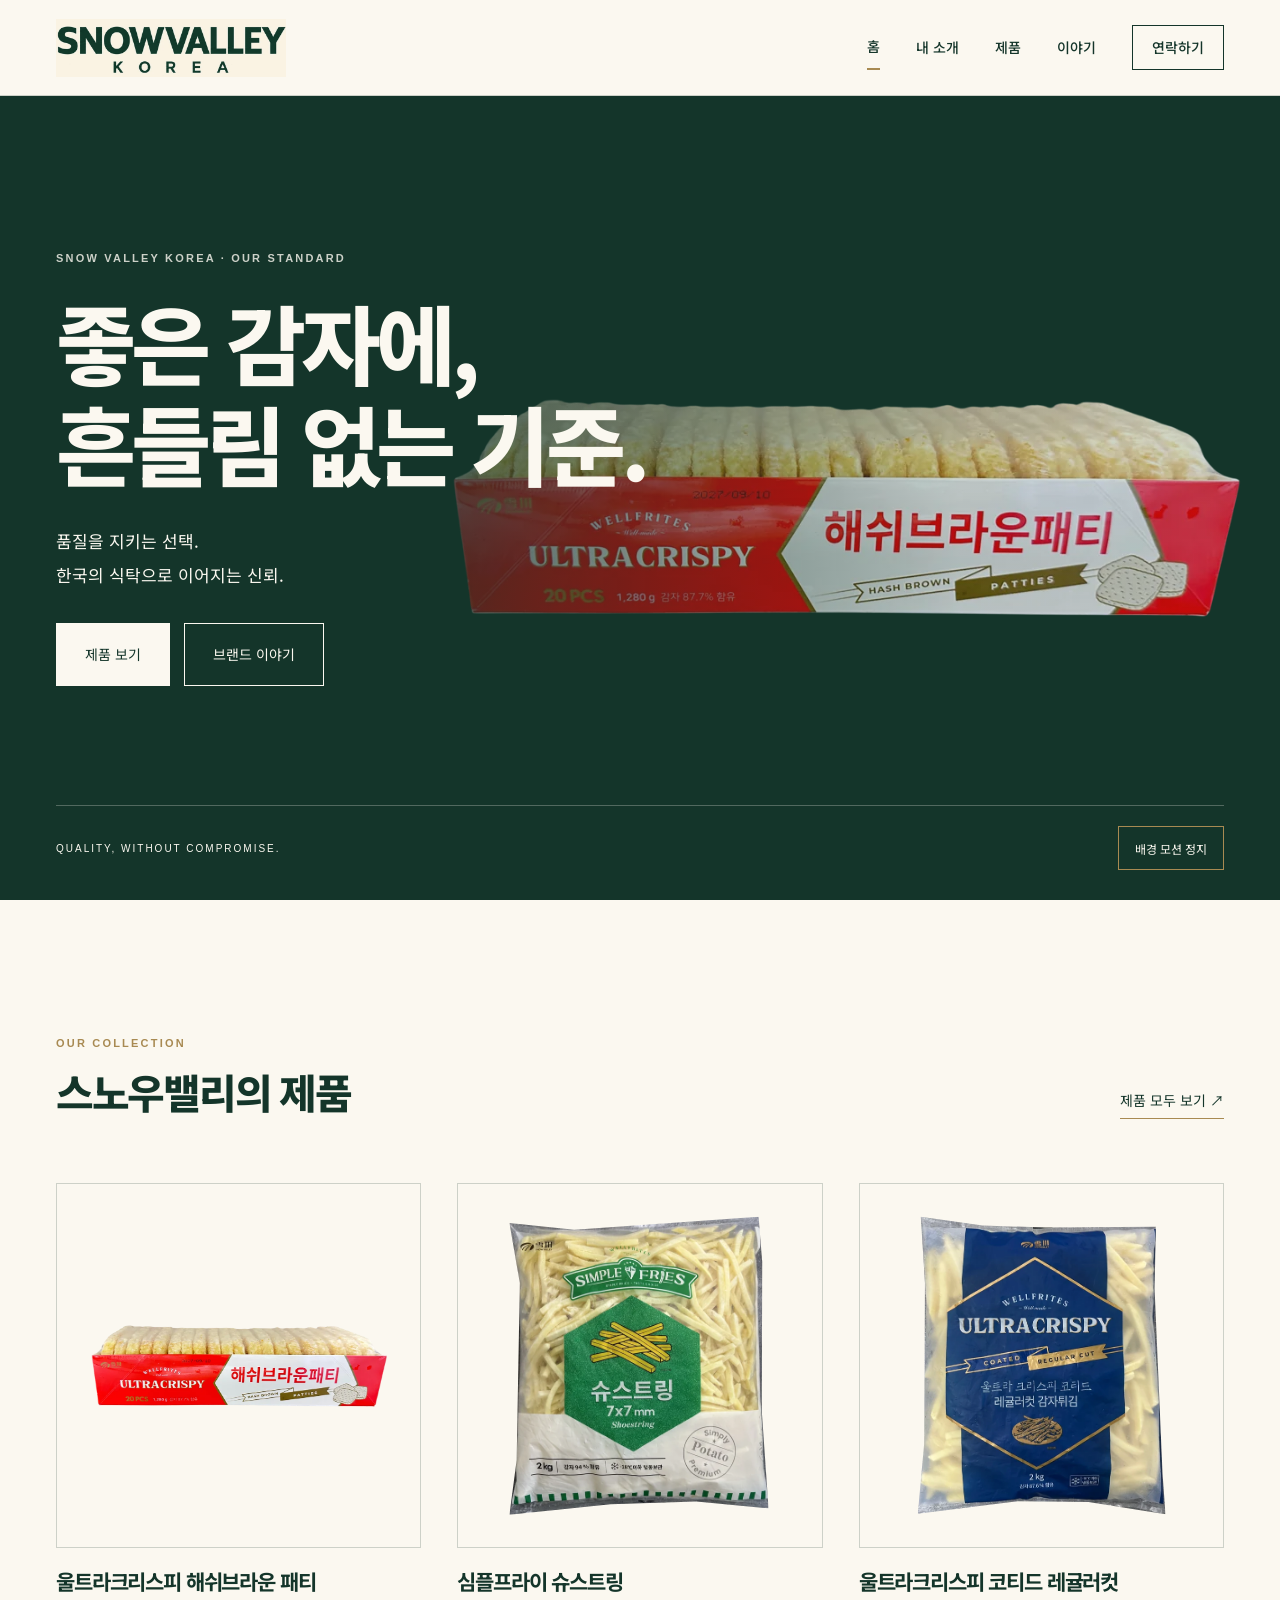
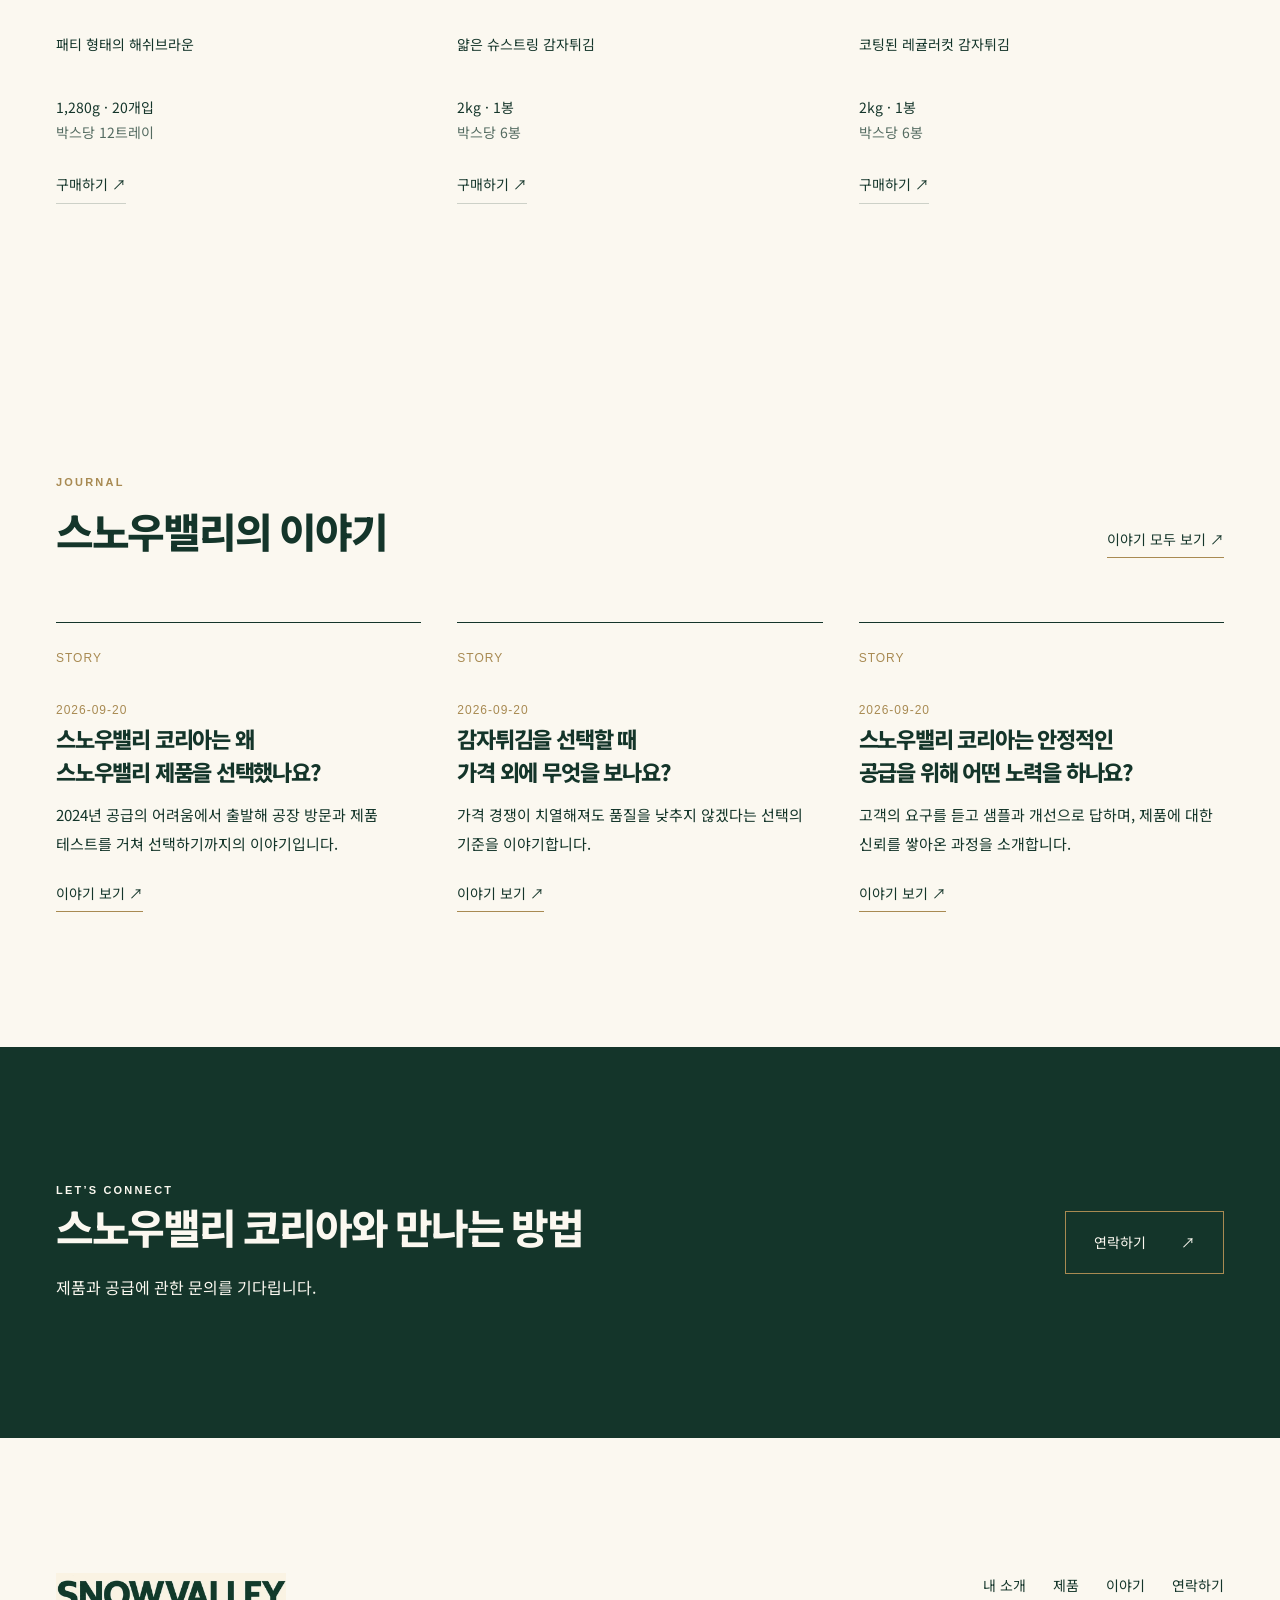
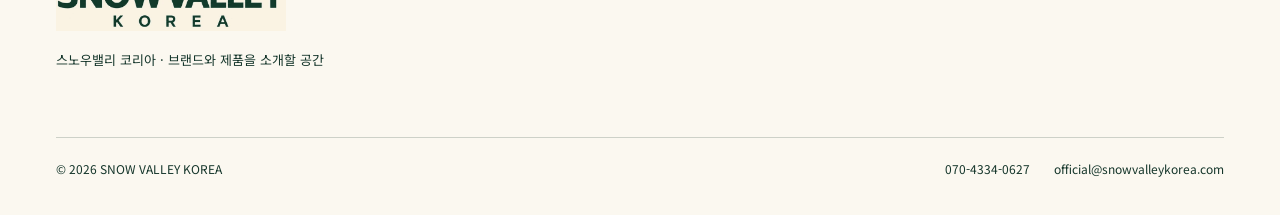
==== commit 9c8f3e86: "Apply Korea wordmark and unify original product photo backgrounds and card typography" ====
--- a/index.html
+++ b/index.html
@@ -8,8 +8,8 @@
   <meta name="theme-color" content="#14352A">
   <link rel="icon" href="assets/favicon.svg" type="image/svg+xml">
   <link rel="stylesheet" href="assets/styles.css">
-  <script src="assets/site.js" defer></script>
-<link rel="stylesheet" href="assets/luxury.css">
+  <script src="assets/site.js?v=20260920-catalog-logo" defer></script>
+<link rel="stylesheet" href="assets/luxury.css?v=20260920-catalog-logo">
 </head>
 <body data-page="home">
   <a href="#main" class="skip">본문 바로가기</a>
--- a/assets/luxury.css
+++ b/assets/luxury.css
@@ -23,4 +23,28 @@
 .motion-toggle{color:var(--white);background:transparent;border:1px solid var(--gold);font:12px 'Noto Sans KR',sans-serif;padding:10px 16px;min-height:44px;cursor:pointer}.luxury-hero-bottom{align-items:center;gap:16px}
 @media(max-width:680px){.luxury-hero{min-height:calc(100svh - 80px);display:block;padding-bottom:90px}.luxury-hero-copy{padding:48px 0 0}.luxury-hero h1{font-size:clamp(36px,11.8vw,46px)}.hero-actions{gap:10px}.hero-actions .button{padding:14px 17px;min-height:52px;font-size:13px}.luxury-hero-photo{position:relative;inset:auto;width:92%;height:auto;margin:22px auto 0;z-index:-1;transform-origin:center}.luxury-scrim{background:linear-gradient(180deg,#14352A 0%,#14352Acc 48%,#14352A22 80%)}.luxury-hero-bottom{bottom:22px;padding-top:14px}.motion-toggle{font-size:11px;padding:8px 10px}.luxury-hero-bottom>span{max-width:16ch;line-height:1.6}}
 @media(prefers-reduced-motion:reduce){.luxury-hero-photo{animation:none!important;transform:none!important}.motion-toggle{display:none!important}}
-@media(max-width:680px){.luxury-hero{display:flex;flex-direction:column;align-items:stretch}.luxury-hero-copy{order:1}.luxury-hero-photo{order:2;flex-shrink:0}}
+@media(max-width:680px){.luxury-hero{display:flex;flex-direction:column;align-items:stretch}.luxury-hero-copy{order:1}.luxury-hero-photo{order:2;flex-shrink:0}}
+
+body[data-page="home"] .product-card{display:grid;grid-template-rows:auto 3em 1fr auto;gap:18px;align-content:start}
+body[data-page="home"] .product-card .product-visual{aspect-ratio:1;background:#FBF8F0;margin:0}
+body[data-page="home"] .product-card .product-visual img{inset:5%;width:90%;height:90%;object-fit:contain;transform:none;mix-blend-mode:multiply}
+body[data-page="home"] .product-card h3{font-size:21px;line-height:1.5;min-height:0;margin:0;max-width:18ic;text-wrap:balance}
+body[data-page="home"] .product-info{max-width:26ic;min-height:116px}
+body[data-page="home"] .product-info p{font-size:14px;line-height:1.8;margin:0}
+body[data-page="home"] .product-info .product-summary{min-height:3.6em;margin-bottom:12px}
+body[data-page="home"] .product-info .product-case{opacity:.72}
+body[data-page="home"] .product-card>.text-link{justify-self:start;margin:0}
+@media(max-width:680px){body[data-page="home"] .product-card{grid-template-rows:auto auto auto auto;gap:18px}body[data-page="home"] .product-card h3{max-width:100%}body[data-page="home"] .product-info{min-height:0}body[data-page="home"] .product-info .product-summary{min-height:0}}
+
+.product-card .product-visual{background:#FBF8F0;aspect-ratio:1/1;border-color:var(--line)}
+.product-visual .catalog-photo{position:absolute;inset:0;width:100%;height:100%;display:block}
+.product-card{display:grid;grid-template-rows:auto 3em 1fr auto;gap:18px;align-content:start}
+.product-card .product-visual{margin:0}.product-card h3{font-size:21px;line-height:1.5;min-height:0;margin:0;max-width:18ic;text-wrap:balance}
+.product-info{max-width:26ic;min-height:116px}.product-info p{font-size:14px;line-height:1.8;margin:0}.product-info .product-summary{min-height:3.6em;margin-bottom:12px}.product-info .product-case{opacity:.72}.product-card>.text-link{justify-self:start;margin:0}.product-card>.inactive{align-self:end}
+@media(max-width:680px){.product-card{grid-template-rows:auto auto auto auto;gap:18px}.product-card h3{max-width:100%}.product-info{min-height:0}.product-info .product-summary{min-height:0}}
+
+.brand-wordmark{position:relative;display:block;width:230px;height:58px;overflow:hidden;flex-shrink:0}
+.brand-wordmark img{position:absolute;left:50%;top:50%;width:360px;height:120px;max-width:none;transform:translate(-50%,-50%);mix-blend-mode:multiply}
+.product-card .product-visual{aspect-ratio:1!important;align-self:start}.product-card .product-visual img{mix-blend-mode:normal!important}
+.product-card>.text-link,.product-card>.inactive{height:38px;display:flex;align-items:center;padding:0;border-top:0;border-bottom:1px solid var(--line);margin:0}
+@media(max-width:680px){.brand-wordmark{width:200px;height:52px}.brand-wordmark img{width:312px;height:104px}}
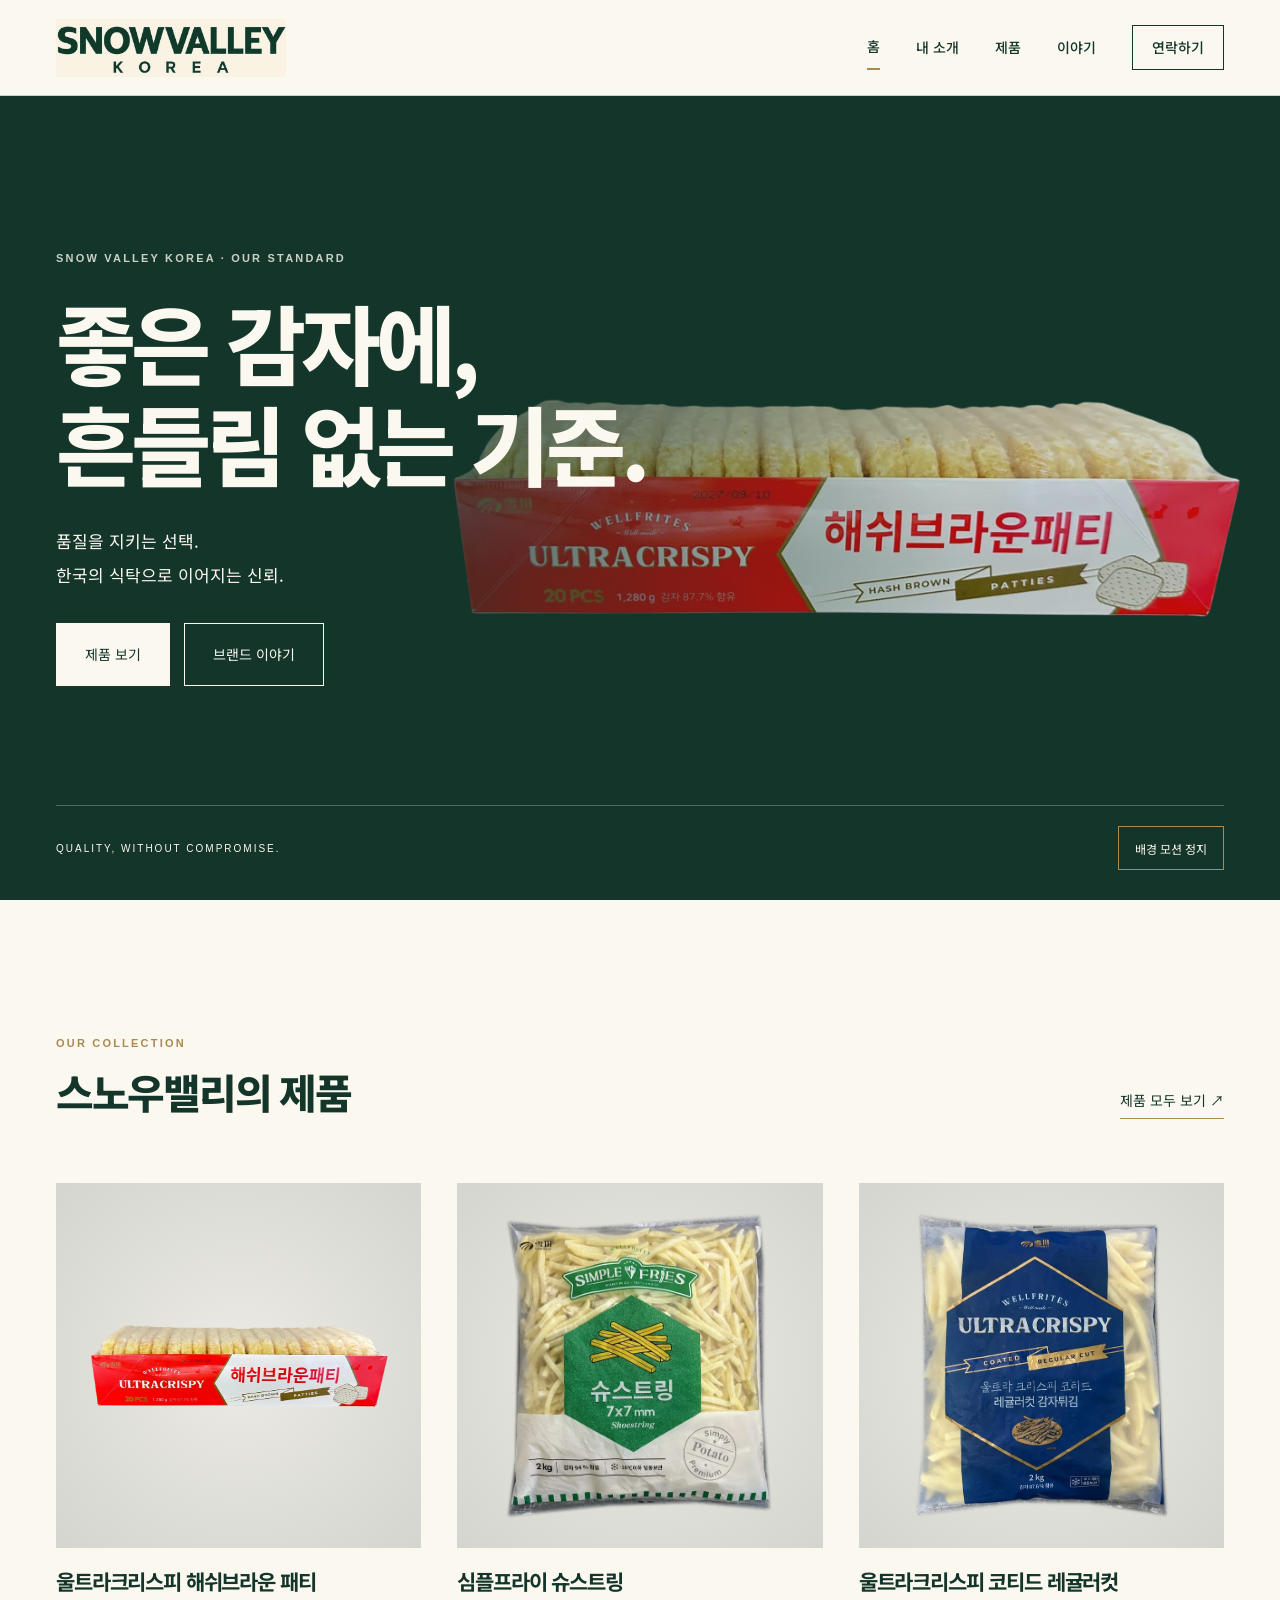
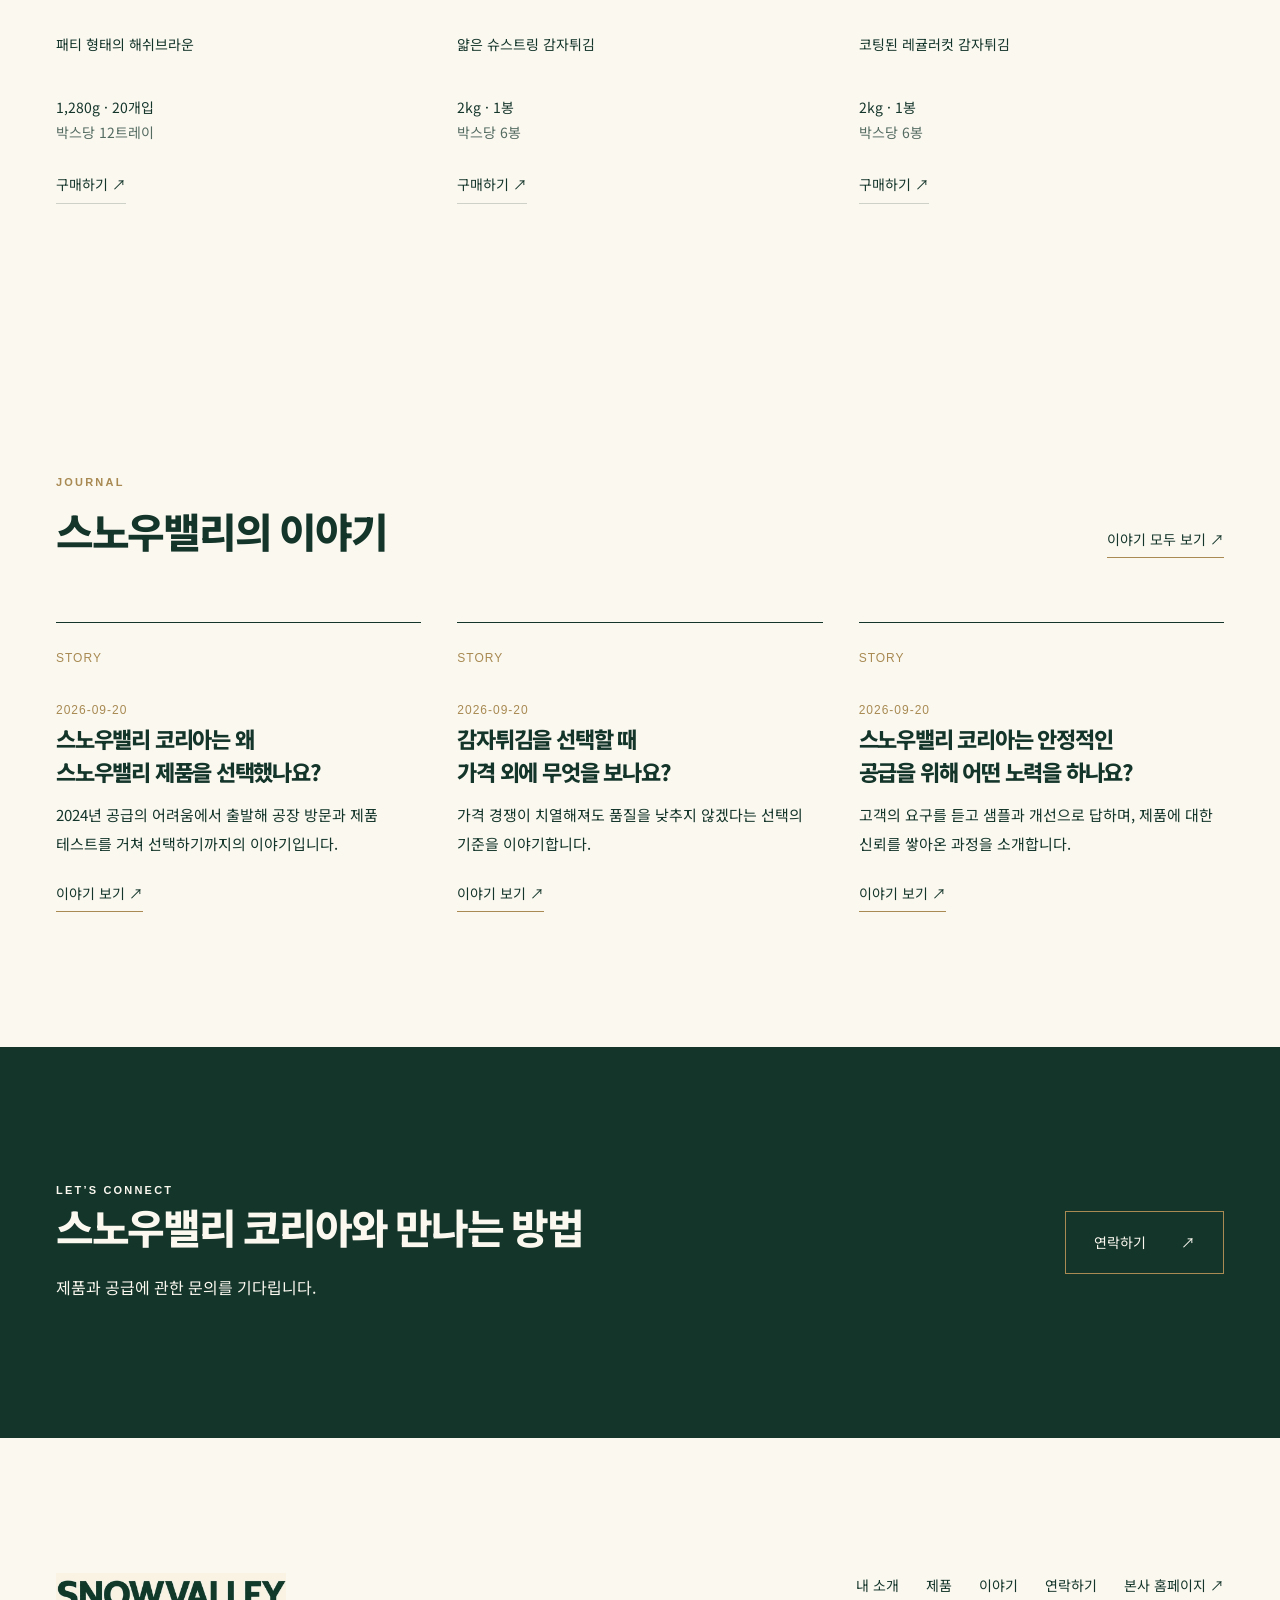
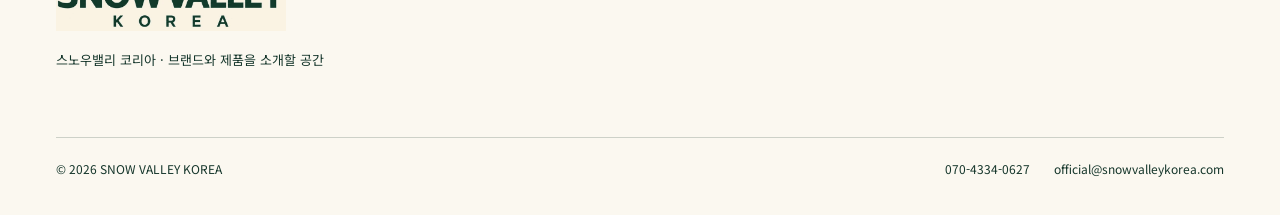
==== commit bc08c113: "Soften product photo backgrounds and link verified headquarters resources" ====
--- a/index.html
+++ b/index.html
@@ -8,8 +8,8 @@
   <meta name="theme-color" content="#14352A">
   <link rel="icon" href="assets/favicon.svg" type="image/svg+xml">
   <link rel="stylesheet" href="assets/styles.css">
-  <script src="assets/site.js?v=20260920-catalog-logo" defer></script>
-<link rel="stylesheet" href="assets/luxury.css?v=20260920-catalog-logo">
+  <script src="assets/site.js?v=20260920-soft-background" defer></script>
+<link rel="stylesheet" href="assets/luxury.css?v=20260920-soft-background">
 </head>
 <body data-page="home">
   <a href="#main" class="skip">본문 바로가기</a>
--- a/assets/luxury.css
+++ b/assets/luxury.css
@@ -47,4 +47,8 @@
 .brand-wordmark img{position:absolute;left:50%;top:50%;width:360px;height:120px;max-width:none;transform:translate(-50%,-50%);mix-blend-mode:multiply}
 .product-card .product-visual{aspect-ratio:1!important;align-self:start}.product-card .product-visual img{mix-blend-mode:normal!important}
 .product-card>.text-link,.product-card>.inactive{height:38px;display:flex;align-items:center;padding:0;border-top:0;border-bottom:1px solid var(--line);margin:0}
-@media(max-width:680px){.brand-wordmark{width:200px;height:52px}.brand-wordmark img{width:312px;height:104px}}
+@media(max-width:680px){.brand-wordmark{width:200px;height:52px}.brand-wordmark img{width:312px;height:104px}}
+
+.headquarters-grid{display:grid;grid-template-columns:1fr 1fr;gap:64px}.headquarters-links{display:flex;flex-direction:column}.headquarters-links a{display:flex;justify-content:space-between;gap:20px;border-bottom:1px solid var(--line);padding:22px 0;font-weight:600}.headquarters-links span{font-size:12px;font-weight:400;white-space:nowrap}.footer-links{flex-wrap:wrap}@media(max-width:680px){.headquarters-grid{grid-template-columns:1fr;gap:32px}.headquarters-links a{font-size:14px;gap:12px}}
+
+.product-card .product-visual,body[data-page="home"] .product-card .product-visual{background:radial-gradient(ellipse at center,#ecebe5 0%,#d4d5ce 100%);border:0}
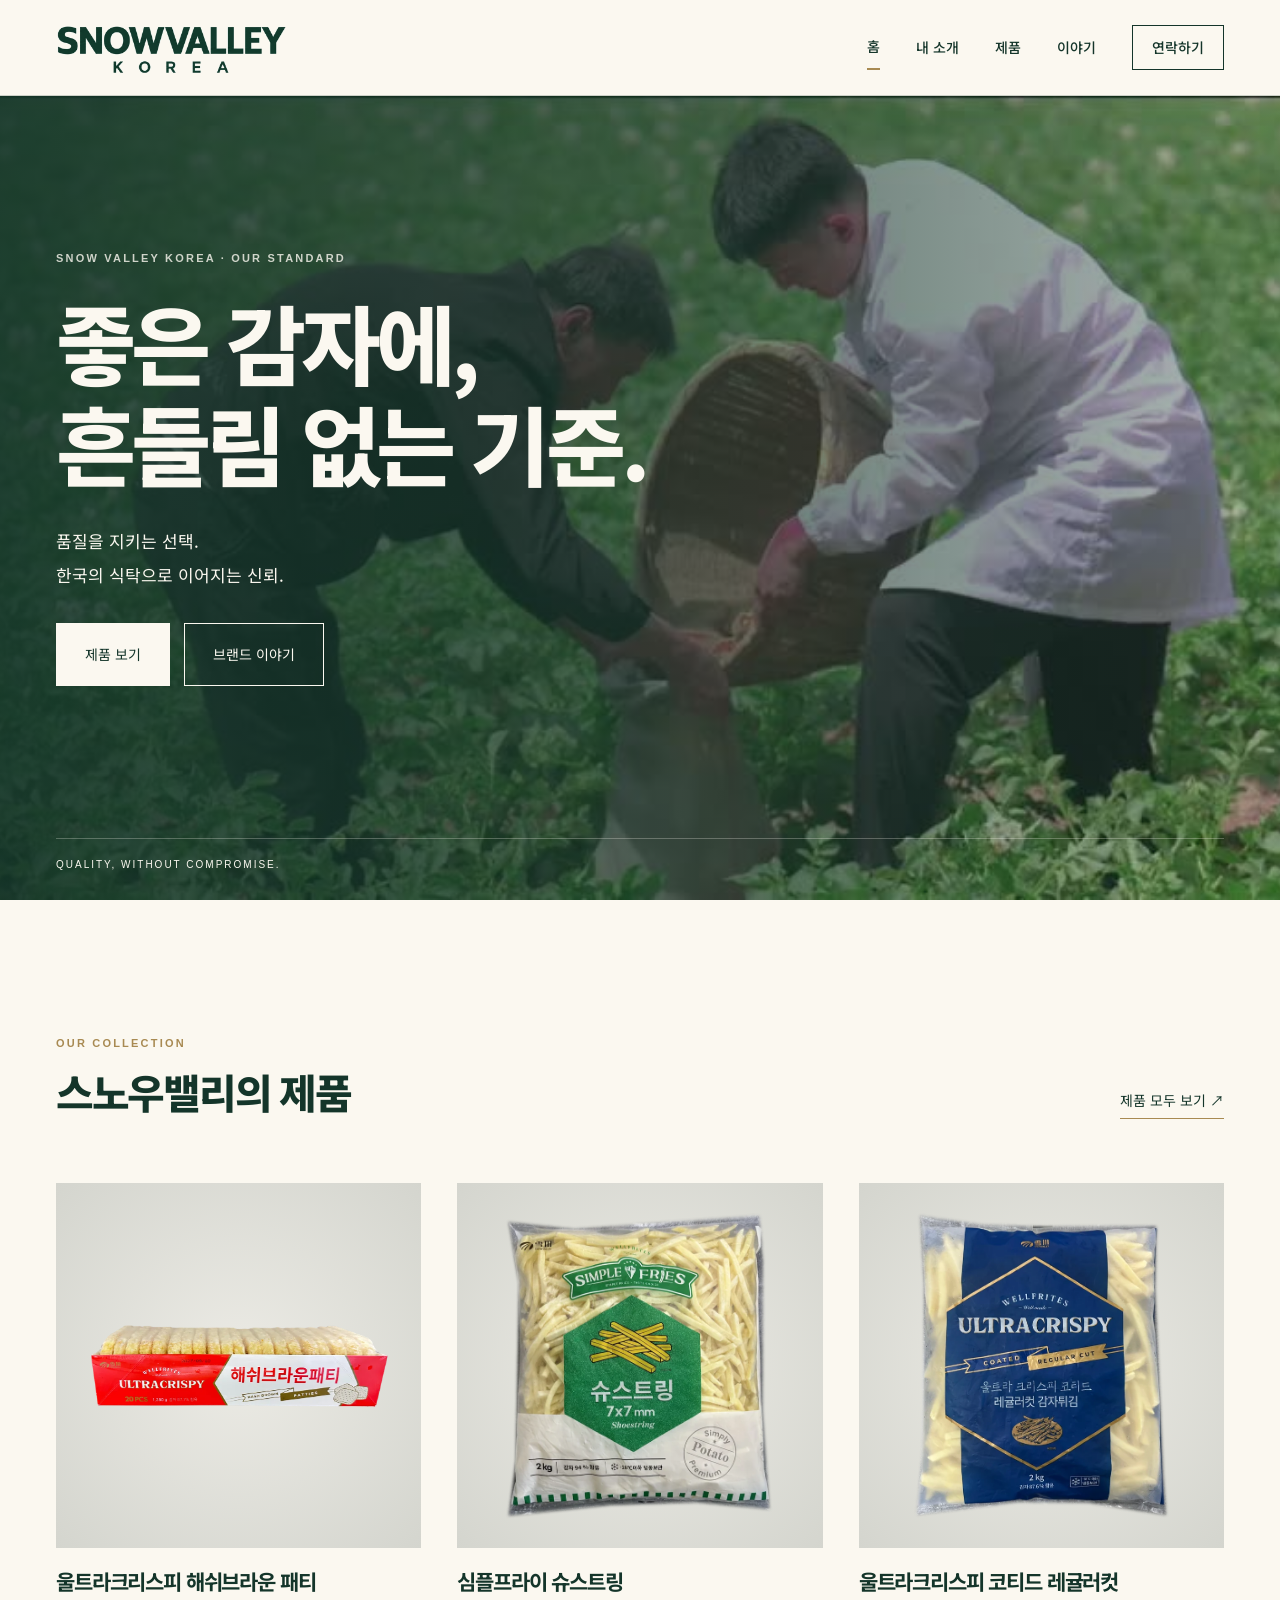
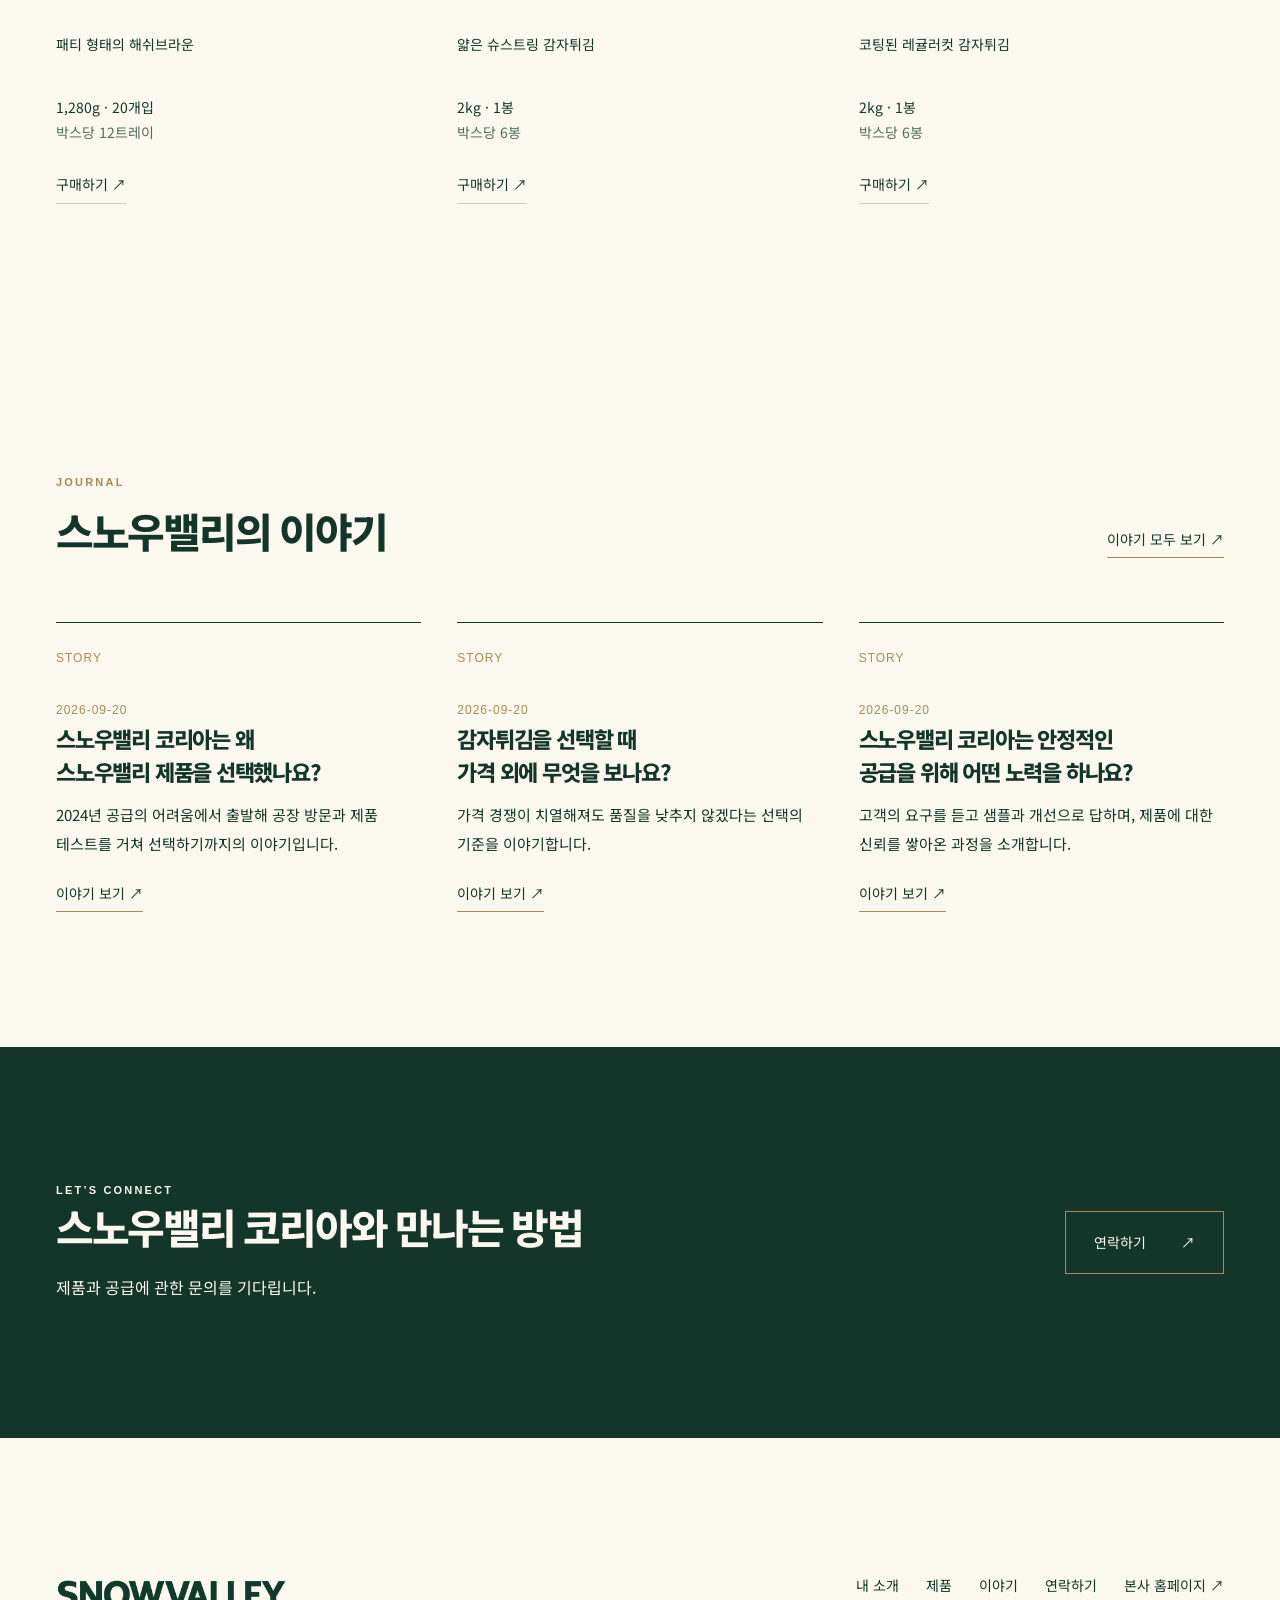
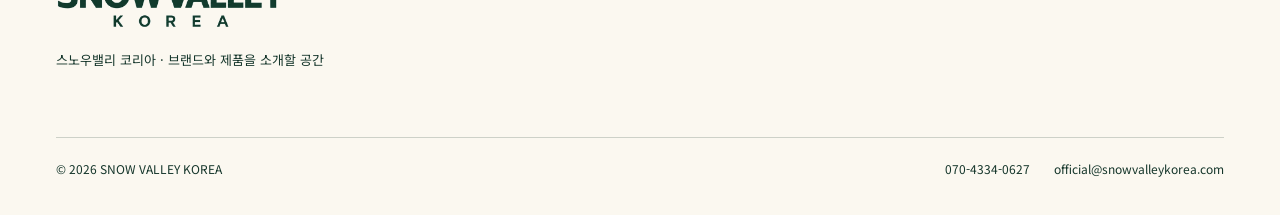
==== commit 7e41b974: "Use supplied harvest footage in hero and blend wordmark background" ====
--- a/index.html
+++ b/index.html
@@ -8,14 +8,14 @@
   <meta name="theme-color" content="#14352A">
   <link rel="icon" href="assets/favicon.svg" type="image/svg+xml">
   <link rel="stylesheet" href="assets/styles.css">
-  <script src="assets/site.js?v=20260920-soft-background" defer></script>
-<link rel="stylesheet" href="assets/luxury.css?v=20260920-soft-background">
+  <script src="assets/site.js?v=20260920-harvest" defer></script>
+<link rel="stylesheet" href="assets/luxury.css?v=20260920-harvest">
 </head>
 <body data-page="home">
   <a href="#main" class="skip">본문 바로가기</a>
   <header class="header" data-header></header>
   <noscript><div class="noscript wrap">제품, 이야기, 메뉴를 보려면 JavaScript를 켜주세요. <a href="index.html">홈</a> · <a href="about.html">내 소개</a> · <a href="products.html">제품</a> · <a href="story/">이야기</a> · <a href="contact.html">연락하기</a></div></noscript>
-  <main id="main"><section class="luxury-hero" aria-labelledby="intro-title"><img id="hero-product" class="luxury-hero-photo" src="assets/products/hashbrown-patties.webp" alt="스노우밸리 울트라크리스피 해쉬브라운 패티" fetchpriority="high"><div class="luxury-scrim"></div><div class="wrap luxury-hero-copy"><p class="eyebrow">SNOW VALLEY KOREA · OUR STANDARD</p><h1 id="intro-title">좋은 감자에,<br>흔들림 없는 기준.</h1><p>품질을 지키는 선택.<br>한국의 식탁으로 이어지는 신뢰.</p><div class="hero-actions"><a class="button" href="products.html">제품 보기</a><a class="button hero-secondary" href="about.html">브랜드 이야기</a></div></div><div class="luxury-hero-bottom wrap"><span>QUALITY, WITHOUT COMPROMISE.</span><button class="motion-toggle" type="button" aria-controls="hero-product" hidden>배경 모션 정지</button></div></section><section class="section soft"><div class="wrap"><div class="section-head"><div><p class="eyebrow">OUR COLLECTION</p><h2>스노우밸리의 제품</h2></div><a class="text-link" href="products.html">제품 모두 보기 ↗</a></div><div class="grid" data-products aria-live="polite"><p>제품 정보를 불러오는 중입니다.</p></div></div></section><section class="section wrap"><div class="section-head"><div><p class="eyebrow">JOURNAL</p><h2>스노우밸리의 이야기</h2></div><a class="text-link" href="story/">이야기 모두 보기 ↗</a></div><div class="grid" data-stories aria-live="polite"><p>이야기를 불러오는 중입니다.</p></div></section><section class="cta"><div class="wrap cta-inner"><div><p class="eyebrow">LET’S CONNECT</p><h2>스노우밸리 코리아와 만나는 방법</h2><p>제품과 공급에 관한 문의를 기다립니다.</p></div><a class="button light" href="contact.html">연락하기 <span aria-hidden="true">↗</span></a></div></section></main>
+  <main id="main"><section class="luxury-hero" aria-labelledby="intro-title"><video id="hero-harvest" class="harvest-video" muted loop playsinline preload="none" poster="assets/video/harvest-poster.jpg" aria-label="스노우밸리 본사 제공 영상의 감자 수확 장면"><source data-src="assets/video/harvest-intro.mp4" type="video/mp4"></video><div class="luxury-scrim"></div><div class="wrap luxury-hero-copy"><p class="eyebrow">SNOW VALLEY KOREA · OUR STANDARD</p><h1 id="intro-title">좋은 감자에,<br>흔들림 없는 기준.</h1><p>품질을 지키는 선택.<br>한국의 식탁으로 이어지는 신뢰.</p><div class="hero-actions"><a class="button" href="products.html">제품 보기</a><a class="button hero-secondary" href="about.html">브랜드 이야기</a></div></div><div class="luxury-hero-bottom wrap"><span>QUALITY, WITHOUT COMPROMISE.</span><button class="motion-toggle" type="button" aria-controls="hero-harvest" hidden>영상 재생</button></div></section><section class="section soft"><div class="wrap"><div class="section-head"><div><p class="eyebrow">OUR COLLECTION</p><h2>스노우밸리의 제품</h2></div><a class="text-link" href="products.html">제품 모두 보기 ↗</a></div><div class="grid" data-products aria-live="polite"><p>제품 정보를 불러오는 중입니다.</p></div></div></section><section class="section wrap"><div class="section-head"><div><p class="eyebrow">JOURNAL</p><h2>스노우밸리의 이야기</h2></div><a class="text-link" href="story/">이야기 모두 보기 ↗</a></div><div class="grid" data-stories aria-live="polite"><p>이야기를 불러오는 중입니다.</p></div></section><section class="cta"><div class="wrap cta-inner"><div><p class="eyebrow">LET’S CONNECT</p><h2>스노우밸리 코리아와 만나는 방법</h2><p>제품과 공급에 관한 문의를 기다립니다.</p></div><a class="button light" href="contact.html">연락하기 <span aria-hidden="true">↗</span></a></div></section></main>
   <footer class="footer" data-footer></footer>
 </body>
 </html>
--- a/assets/luxury.css
+++ b/assets/luxury.css
@@ -51,4 +51,10 @@
 
 .headquarters-grid{display:grid;grid-template-columns:1fr 1fr;gap:64px}.headquarters-links{display:flex;flex-direction:column}.headquarters-links a{display:flex;justify-content:space-between;gap:20px;border-bottom:1px solid var(--line);padding:22px 0;font-weight:600}.headquarters-links span{font-size:12px;font-weight:400;white-space:nowrap}.footer-links{flex-wrap:wrap}@media(max-width:680px){.headquarters-grid{grid-template-columns:1fr;gap:32px}.headquarters-links a{font-size:14px;gap:12px}}
 
-.product-card .product-visual,body[data-page="home"] .product-card .product-visual{background:radial-gradient(ellipse at center,#ecebe5 0%,#d4d5ce 100%);border:0}
+.product-card .product-visual,body[data-page="home"] .product-card .product-visual{background:radial-gradient(ellipse at center,#ecebe5 0%,#d4d5ce 100%);border:0}
+
+.harvest-video{position:absolute;inset:0;width:100%;height:100%;object-fit:cover;object-position:center;z-index:-3;background:var(--ink)}
+.luxury-hero:has(.harvest-video){background:var(--ink)}
+.luxury-hero:has(.harvest-video) .luxury-scrim{background:linear-gradient(90deg,#14352Ae8 0%,#14352Aa6 55%,#14352A55 100%)}
+@media(max-width:680px){.luxury-hero:has(.harvest-video){justify-content:center;min-height:calc(100svh - 80px);padding-bottom:110px}.luxury-hero:has(.harvest-video) .luxury-hero-copy{padding-top:48px;padding-bottom:48px}.harvest-video{object-position:55% center}.luxury-hero:has(.harvest-video) .luxury-scrim{background:#14352Ab8}}
+.brand-wordmark img{mix-blend-mode:darken}.brand-wordmark{background:transparent}
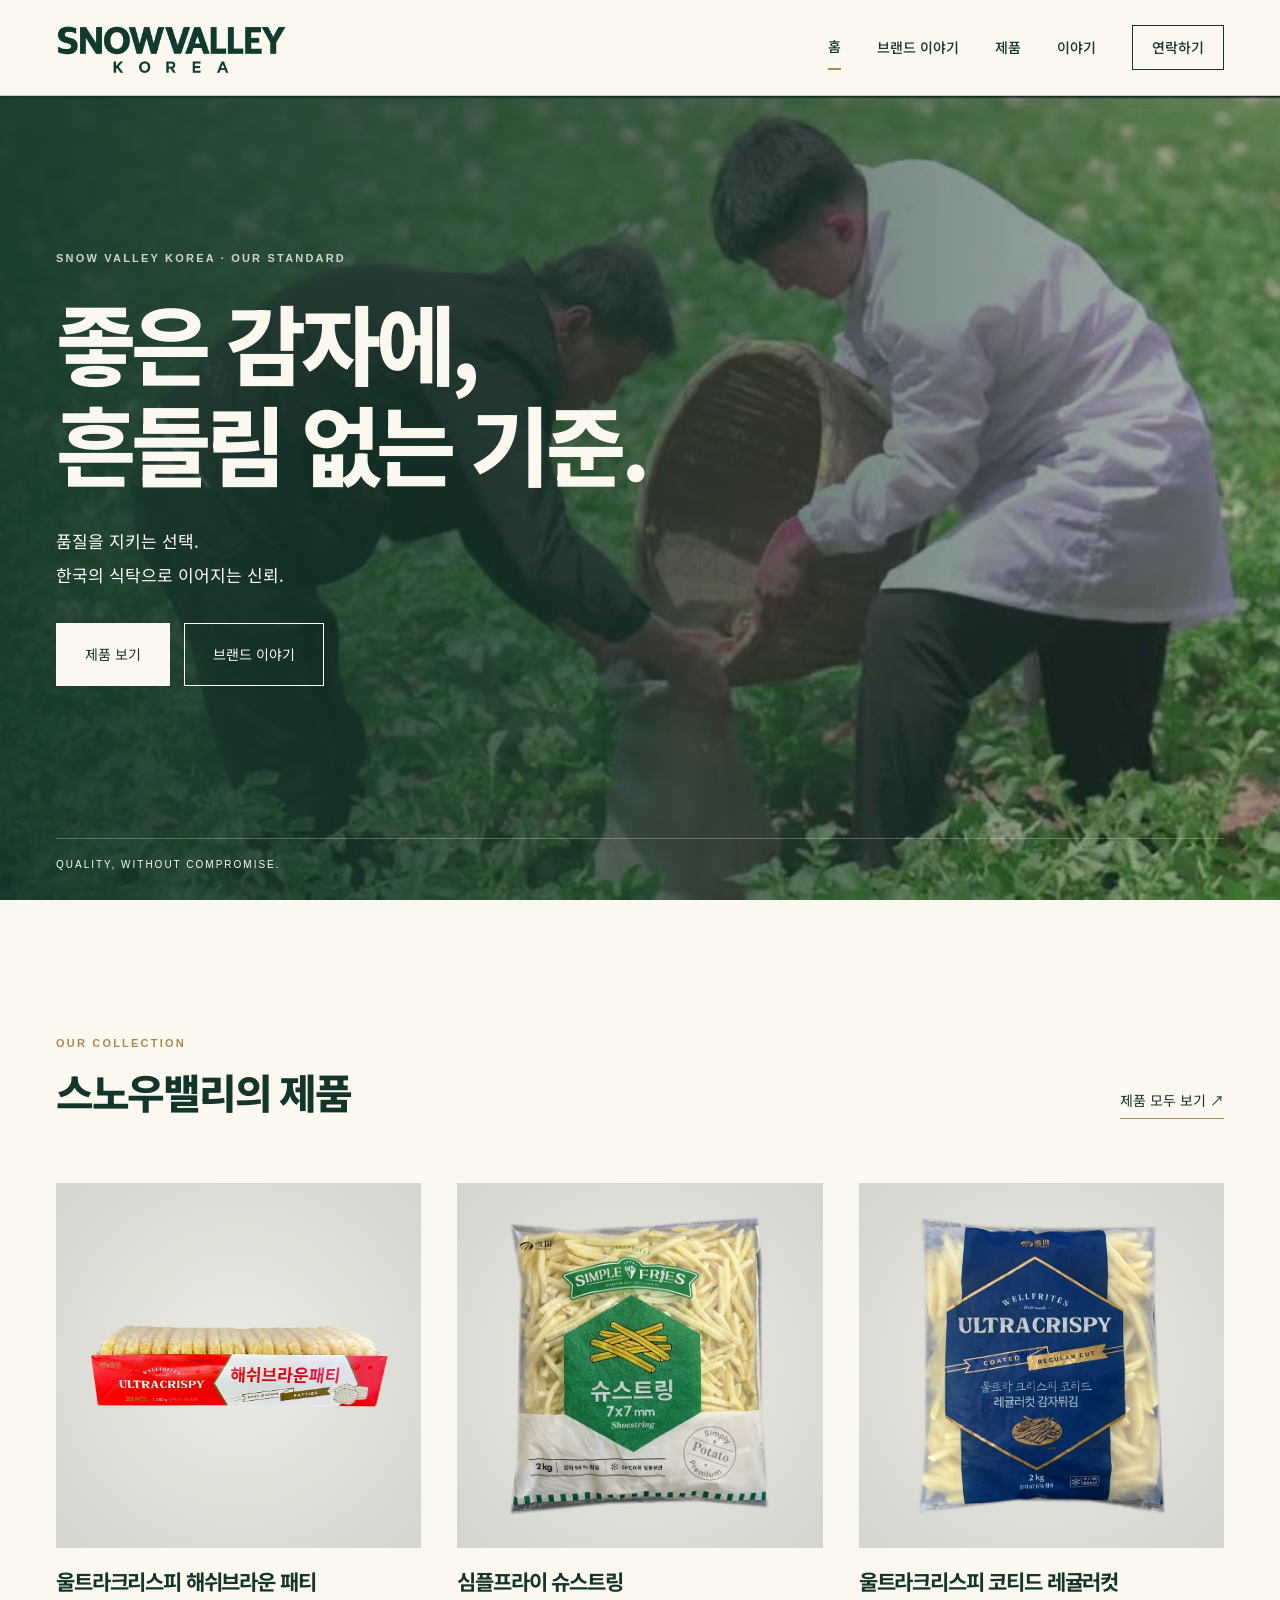
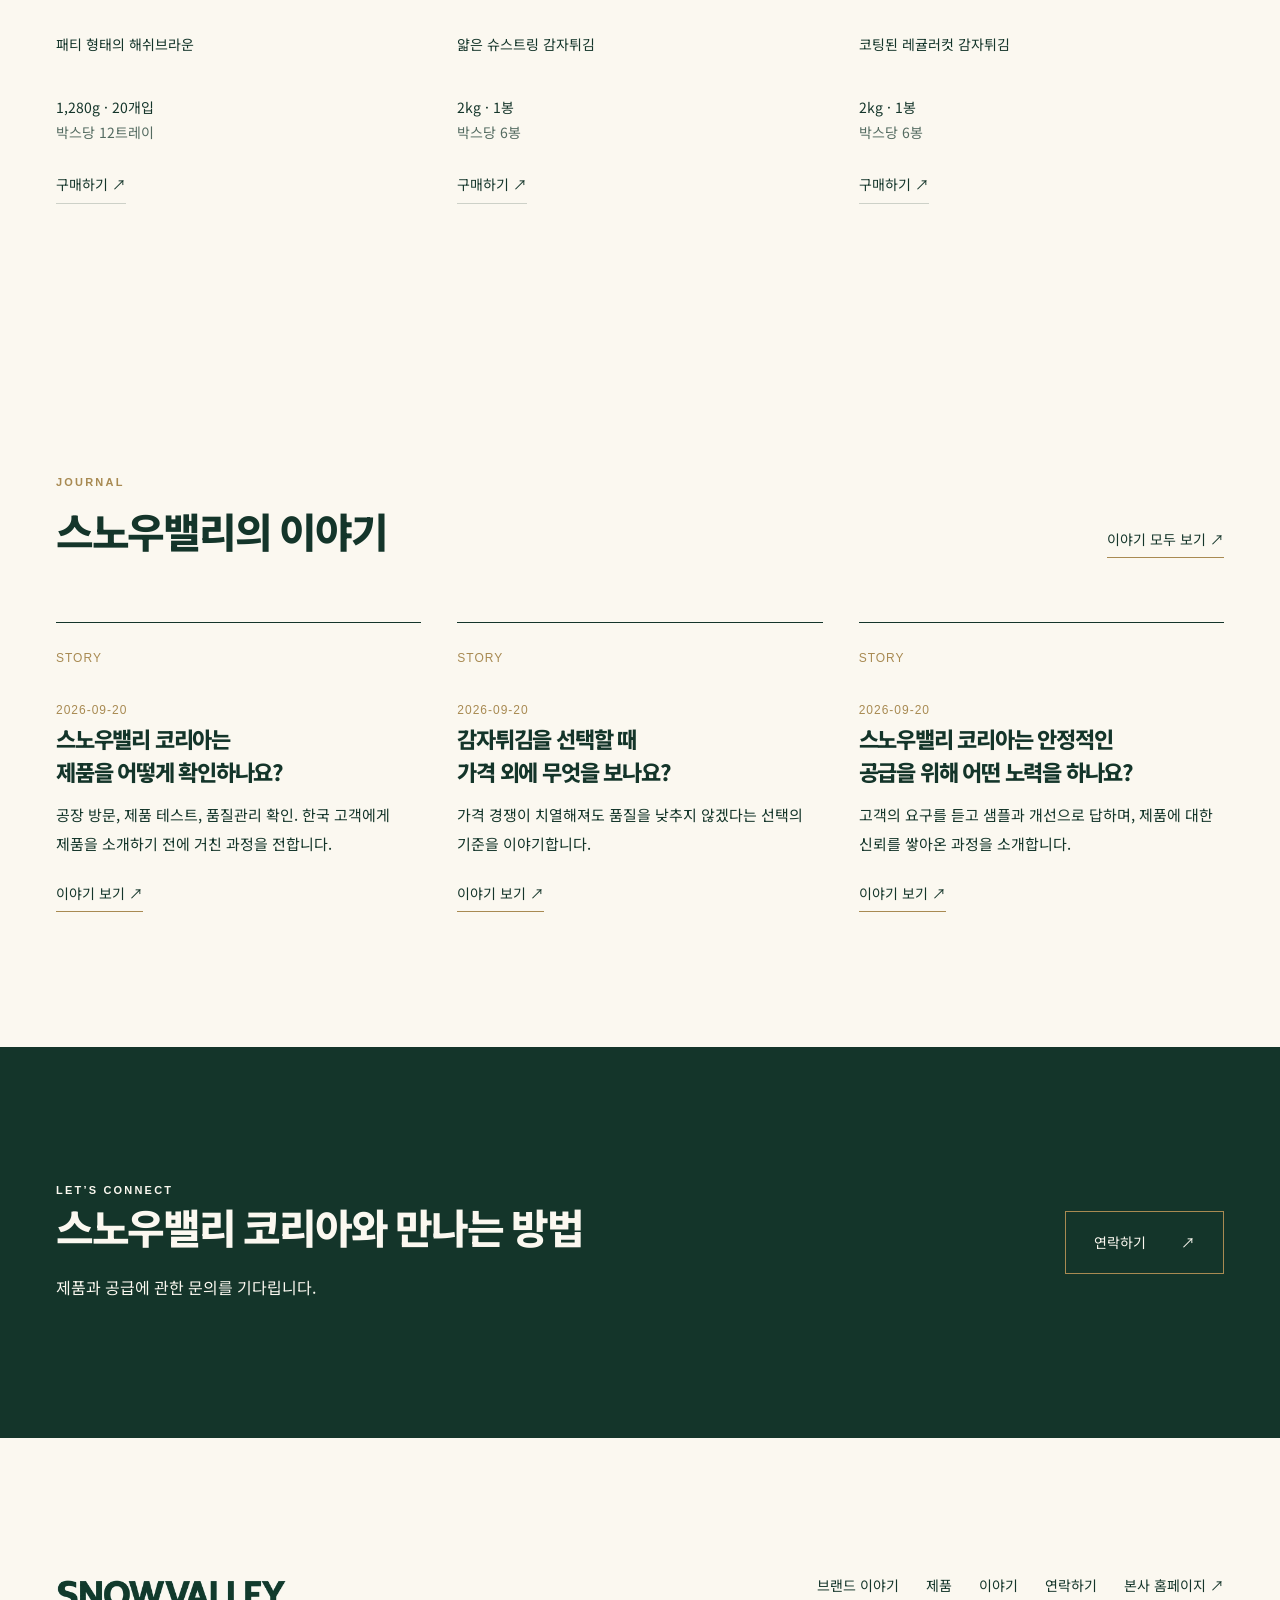
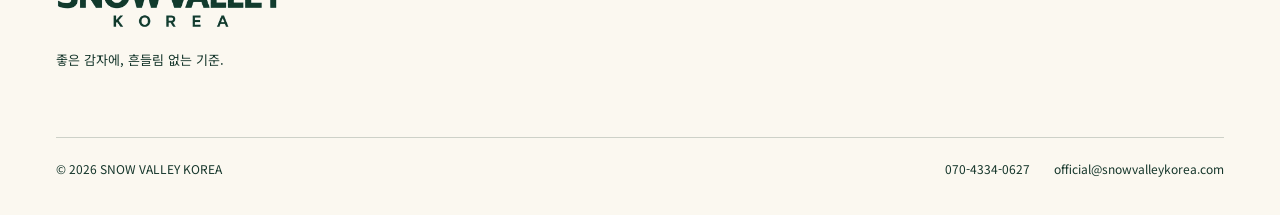
==== commit a2f2b910: "Refocus brand story and presentation on Snowvalley Korea" ====
--- a/index.html
+++ b/index.html
@@ -8,13 +8,13 @@
   <meta name="theme-color" content="#14352A">
   <link rel="icon" href="assets/favicon.svg" type="image/svg+xml">
   <link rel="stylesheet" href="assets/styles.css">
-  <script src="assets/site.js?v=20260920-harvest" defer></script>
-<link rel="stylesheet" href="assets/luxury.css?v=20260920-harvest">
+  <script src="assets/site.js?v=20260920-brand" defer></script>
+<link rel="stylesheet" href="assets/luxury.css?v=20260920-brand">
 </head>
 <body data-page="home">
   <a href="#main" class="skip">본문 바로가기</a>
   <header class="header" data-header></header>
-  <noscript><div class="noscript wrap">제품, 이야기, 메뉴를 보려면 JavaScript를 켜주세요. <a href="index.html">홈</a> · <a href="about.html">내 소개</a> · <a href="products.html">제품</a> · <a href="story/">이야기</a> · <a href="contact.html">연락하기</a></div></noscript>
+  <noscript><div class="noscript wrap">제품, 이야기, 메뉴를 보려면 JavaScript를 켜주세요. <a href="index.html">홈</a> · <a href="about.html">브랜드 이야기</a> · <a href="products.html">제품</a> · <a href="story/">이야기</a> · <a href="contact.html">연락하기</a></div></noscript>
   <main id="main"><section class="luxury-hero" aria-labelledby="intro-title"><video id="hero-harvest" class="harvest-video" muted loop playsinline preload="none" poster="assets/video/harvest-poster.jpg" aria-label="스노우밸리 본사 제공 영상의 감자 수확 장면"><source data-src="assets/video/harvest-intro.mp4" type="video/mp4"></video><div class="luxury-scrim"></div><div class="wrap luxury-hero-copy"><p class="eyebrow">SNOW VALLEY KOREA · OUR STANDARD</p><h1 id="intro-title">좋은 감자에,<br>흔들림 없는 기준.</h1><p>품질을 지키는 선택.<br>한국의 식탁으로 이어지는 신뢰.</p><div class="hero-actions"><a class="button" href="products.html">제품 보기</a><a class="button hero-secondary" href="about.html">브랜드 이야기</a></div></div><div class="luxury-hero-bottom wrap"><span>QUALITY, WITHOUT COMPROMISE.</span><button class="motion-toggle" type="button" aria-controls="hero-harvest" hidden>영상 재생</button></div></section><section class="section soft"><div class="wrap"><div class="section-head"><div><p class="eyebrow">OUR COLLECTION</p><h2>스노우밸리의 제품</h2></div><a class="text-link" href="products.html">제품 모두 보기 ↗</a></div><div class="grid" data-products aria-live="polite"><p>제품 정보를 불러오는 중입니다.</p></div></div></section><section class="section wrap"><div class="section-head"><div><p class="eyebrow">JOURNAL</p><h2>스노우밸리의 이야기</h2></div><a class="text-link" href="story/">이야기 모두 보기 ↗</a></div><div class="grid" data-stories aria-live="polite"><p>이야기를 불러오는 중입니다.</p></div></section><section class="cta"><div class="wrap cta-inner"><div><p class="eyebrow">LET’S CONNECT</p><h2>스노우밸리 코리아와 만나는 방법</h2><p>제품과 공급에 관한 문의를 기다립니다.</p></div><a class="button light" href="contact.html">연락하기 <span aria-hidden="true">↗</span></a></div></section></main>
   <footer class="footer" data-footer></footer>
 </body>
--- a/assets/luxury.css
+++ b/assets/luxury.css
@@ -57,4 +57,16 @@
 .luxury-hero:has(.harvest-video){background:var(--ink)}
 .luxury-hero:has(.harvest-video) .luxury-scrim{background:linear-gradient(90deg,#14352Ae8 0%,#14352Aa6 55%,#14352A55 100%)}
 @media(max-width:680px){.luxury-hero:has(.harvest-video){justify-content:center;min-height:calc(100svh - 80px);padding-bottom:110px}.luxury-hero:has(.harvest-video) .luxury-hero-copy{padding-top:48px;padding-bottom:48px}.harvest-video{object-position:55% center}.luxury-hero:has(.harvest-video) .luxury-scrim{background:#14352Ab8}}
-.brand-wordmark img{mix-blend-mode:darken}.brand-wordmark{background:transparent}
+.brand-wordmark img{mix-blend-mode:darken}.brand-wordmark{background:transparent}
+.product-card:nth-child(n) .product-visual{background:radial-gradient(ellipse at center,#ecebe5 0%,#d4d5ce 100%);border:0}
+
+/* Brand-led introduction */
+.brand-intro{padding-block:max(80px,15svh);border-bottom:1px solid var(--line)}
+.brand-intro h1{max-width:18ch;font-size:clamp(36px,5vw,68px);line-height:1.25;letter-spacing:-.045em;word-break:keep-all}
+.brand-intro-lead{max-width:40ic;font-size:19px;line-height:1.9;margin-block:32px 64px}
+.brand-pillars{display:grid;grid-template-columns:repeat(3,minmax(0,1fr));gap:36px}
+.brand-pillars>div{border-top:1px solid #A88A52;padding-top:24px}
+.brand-pillars span{font-size:11px;letter-spacing:.12em;color:#14352A}
+.brand-pillars h2{font-size:23px;margin:18px 0 12px;line-height:1.4}
+.brand-pillars p{font-size:15px;max-width:26ic;line-height:1.8;margin:0}
+@media(max-width:680px){.brand-intro h1{font-size:36px}.brand-intro-lead{font-size:16px;margin-bottom:44px}.brand-pillars{grid-template-columns:1fr;gap:28px}.brand-pillars h2{font-size:21px}.brand-pillars p{max-width:40ic}}
